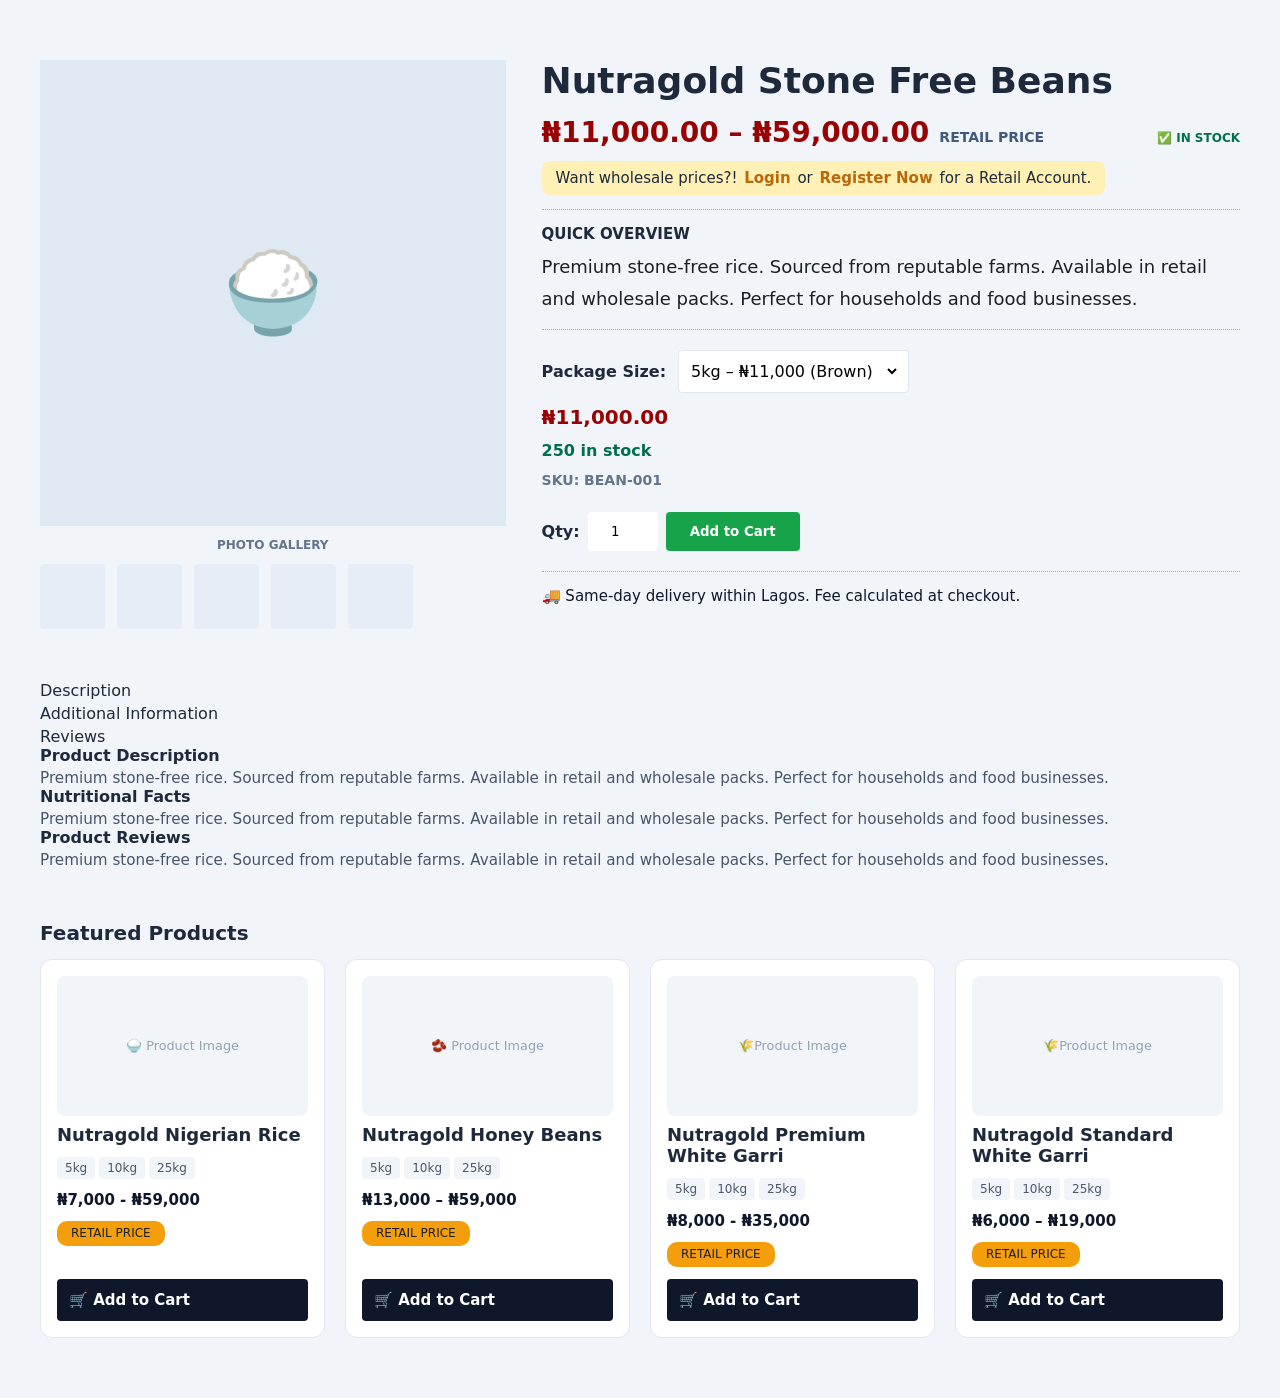
==== beans.html @ 2bb27bd4 "Modifications New modification updates" ====
<!DOCTYPE html>
<html lang="en">
    <head>
        <meta charset="UTF-8">
        <meta name="viewport" content="width=device-width, initial-scale=1.0">
        <title>Foodcart Stores – Nutragold Beans</title>
        <link rel="stylesheet" href="assets/mockup.css?v=2">
        <script src="assets/mockup-4.js?v=2"></script>    
    </head>

    <div id="header-placeholder" class=" sticky-top"></div>

        <main class="main" >

            <!-- ============================================ -->
            <!-- PAGE: PRODUCT DETAIL (PDP) -->
            <!-- ============================================ -->
            <section class="main-content">

                <div class="main-content-inner container">

                    <div class="pdp-grid">

                        <!-- Gallery -->
                        <div class="pdp-gallery">

                            <div class="gallery-inner">

                                <picture class="picture">

                                    <span class="icon">🍚</span>

                                </picture>

                                <span class="label">Photo Gallery</span>

                                <div class="gallery-carousel">
                                    <span class="thumbnail"></span>
                                    <span class="thumbnail"></span>
                                    <span class="thumbnail"></span>
                                    <span class="thumbnail"></span>
                                    <span class="thumbnail"></span>
                                </div>

                            </div>

                        </div>

                        <!-- Summary -->
                        <div class="pdp-summary">

                            <h2 class="title">Nutragold Stone Free Beans</h2>

                            <div class="pdp-price-meta">

                                <div class="meta-inner">

                                    <!-- ===== RETAIL PRICE (Visible in both views, but styled differently) ===== -->
                                    <div class="price retail" style="display: flex;">₦11,000.00 – ₦59,000.00 <span class="label">Retail Price</span></div>

                                        <!-- ===== WHOLESALE PRICE (Prominent) ===== -->
                                    <div class="price wholesale" style="display: none;">₦10,500.00 – ₦57,500.00 <span class="label">Wholesale Price</span></div>
                                    
                                    <!-- ===== RETAIL STOCK (Simpler) ===== -->
                                    <span class="stock-status out-stock d-none" >❌ Out of Stock</span>
                                        
                                    <!-- ===== RETAIL STOCK (Simpler) ===== -->
                                    <span class="stock-status in-stock">✅ In Stock</span>

                                </div>

                                <!-- ===== WHOLESALE PROMPT (Retail only) ===== -->
                                <span class="wholesale-prompt">Want wholesale prices?!&nbsp;<a id="simulateLoginBtn" href="login.html" class="wholesale-register" data-auth="login">Login</a>&nbsp;or&nbsp;<a id="simulateRegisterBtn" href="register.html" class="wholesale-register" data-auth="register">Register Now</a>&nbsp;for a Retail Account.</span> 

                            </div>

                            <!-- ===== PRODUCT SHORT DESCRIPTION ===== -->
                            <div class="overview">
                                <h4 class="title">Quick Overview</h4>
                                <p class="short-desc">Premium stone-free rice. Sourced from reputable farms. Available in retail and wholesale packs. Perfect for households and food businesses.</p>
                            </div>
                                
                            <!-- ===== STOCK SELECTION ===== -->
                            <div class="variant-selection">

                                <!-- ===== VARIATION SELECTOR ===== -->
                                <div class="variation-selector">

                                    <label class="label">Package Size:</label>

                                    <div class="selector-wrap">
                                                    
                                        <select id="retail" name="weight-price" title="weight-price" class="select retail" style="display: flex;">
                                            <option value="">Select an Option</option>
                                            <option value="5kg-brown" selected>5kg – ₦11,000 (Brown)</option>
                                            <option value="5kg-honey">5kg – ₦13,000 (Honey)</option>
                                            <option value="10kg-brown">10kg – ₦21,000 (Brown)</option>
                                            <option value="10kg-honey">10kg – ₦24,500 (Honey)</option>
                                            <option value="25kg-brown">25kg – ₦49,000 (Brown)</option>
                                            <option value="50kg-honey">25kg – ₦59,000 (Honey)</option>
                                        </select>

                                        <select id="wholesale" name="weight-price" title="weight-price" class="select wholesale" style="display: none;">
                                            <option value="">Select an Option</option>
                                            <option value="5kg-brown" selected>5kg – ₦10,500 (Brown)</option>
                                            <option value="5kg-honey">5kg – ₦12,500 (Honey)</option>
                                            <option value="10kg-brown">10kg – ₦20,000 (Brown)</option>
                                            <option value="10kg-honey">10kg – ₦23,000 (Honey)</option>
                                            <option value="25kg-brown">25kg – ₦47,500 (Brown)</option>
                                            <option value="50kg-honey">25kg – ₦57,500 (Honey)</option>
                                        </select>

                                    </div>

                                </div>

                                <!-- ===== STOCK STATUS (Wholesale-specific) ===== -->
                                <span class="variant-unit-price retail" style="display: flex;">₦11,000.00</span>
                                    
                                <!-- ===== STOCK STATUS (Wholesale-specific) ===== -->
                                <span class="variant-unit-price wholesale" style="display: none;">₦10,500.00</span>

                                <!-- ===== STOCK STATUS (Wholesale-specific) ===== -->
                                <span class="variant-unit-count">250 in stock</span>
                                    
                                <!-- ===== SKU CODE (Wholesale-specific) ===== -->
                                <span class="sku">SKU: BEAN-001</span>  

                                <!-- ===== QUANTITY + ADD TO CART (Retail vs Wholesale) ===== -->
                                <div class="qty-add">

                                    <!-- Retail QTY (default 1) -->
                                    <div class="qty-input retail" style="display: none;">

                                        <label for="qty-input" class="label">Qty:</label>
                                        <input name="qty-input" type="number" value="1" min="1" title="qty-count">
                                        <button type="submit" class="btn btn-green">Add to Cart</button>

                                    </div>

                                    <!-- Wholesale QTY (default 10) -->
                                    <div class="qty-input wholesale" style="display: none;">

                                        <label for="qty-input" class="label">Qty:</label>
                                        <input name="qty-input" type="number" value="10" min="10" step="1" title="qty-count">
                                        <button type="submit" class="btn btn-primary">Add Bulk to  Cart</button>
                                            
                                    </div>

                                    <!-- QTY (default 1/10) -->
                                    <div class="qty-input">

                                        <label for="qty-input" class="label">Qty:</label>
                                        <input class="qty-count retail" name="qty-input" type="number" value="1" min="1" step="1" title="qty-count"  style="display: flex;">
                                        <input class="qty-count wholesale" name="qty-input" type="number" value="10" min="10" step="1" title="qty-count" style="display: none;">
                                        <button type="submit" class="btn btn-green">Add to Cart</button>

                                    </div>

                                    <span class="moq wholesale" style="display: none;">Minimum Order Quantity (MoQ): 10 bags</span>

                                </div>

                            </div>

                            <!-- ===== STOCK NOTES ===== -->
                            <div class="pdp-summary-notes">

                                <!-- ===== WHOLESALE DELIVERY NOTE ===== -->
                                <span class="delivery-note wholesale" style="display: none;">
                                    🚚&nbsp;<strong>Free delivery</strong>&nbsp;on wholesale orders above ₦100,000 within Lagos.
                                </span>

                                <span class="delivery-note retail" style="display: flex;">
                                    🚚 Same-day delivery within Lagos. Fee calculated at checkout.
                                </span>     

                            </div>

                        </div>

                    </div>

                    <!-- ===== PRODUCT SUMMARY ===== -->
                    <div class="product-collateral">

                        <div role="tablist" class="collateral-tabs">
                            <span role="tab" class="description-tab">Description</span>
                            <span role="tab" class="additionals-tab">Additional Information</span>
                            <span role="tab" class="reviews-tab">Reviews</span>
                        </div> 
                            
                        <div class="collateral-pane description-pane">

                            <h4>Product Description</h4>

                            <div class="description-content">
                                <p>Premium stone-free rice. Sourced from reputable farms. Available in retail and wholesale packs. Perfect for households and food businesses.</p>
                            </div>

                        </div>
                            
                        <div class="collateral-pane additionals-pane">

                            <h4>Nutritional Facts</h4>

                            <div class="additionals-content">
                                <p>Premium stone-free rice. Sourced from reputable farms. Available in retail and wholesale packs. Perfect for households and food businesses.</p>
                            </div>

                        </div> 
                            
                        <div class="collateral-pane reviews-pane">

                            <h4>Product Reviews</h4>

                            <div class="reviews-content">
                                <p>Premium stone-free rice. Sourced from reputable farms. Available in retail and wholesale packs. Perfect for households and food businesses.</p>
                            </div>

                        </div> 
                            
                    </div>
                                
                    <!-- NEW: BESTSELLING PRODUCTS-->
                    <section class="section bestselling">

                        <!-- Products -->
                        <h2 class="section-title">Featured Products</h2>

                        <div class="products-grid">

                            <!-- Card 1: Rice -->
                            <div class="product-card retail">
                                <div class="img-placeholder">🍚 Product Image</div>
                                <div class="card-details">
                                    <div class="details">                            
                                        <h3 class="title">Nutragold Nigerian Rice</h3>
                                        <div class="attrs"><span>5kg</span><span>10kg</span><span>25kg</span><span class="label-jumbo d-none">Jumbo</span></div>
                                        <p class="price retail">₦7,000 - ₦59,000</p>
                                        <p class="price wholesale">₦6,800 - ₦57,500</p>
                                        <span class="badge badge-orange">Retail Price</span>
                                    </div>
                                    <div class="call-to-act">
                                        <a href="rice.html" class="btn btn-primary">View Options →</a>
                                    </div>
                                </div>
                            </div>

                            <!-- Card 2: Honey Beans -->
                            <div class="product-card">
                                <div class="img-placeholder">🫘 Product Image</div>
                                <div class="card-details">
                                    <div class="details">
                                        <h3 class="title">Nutragold Honey Beans</h3>
                                        <div class="attrs"><span>5kg</span><span>10kg</span><span>25kg</span><span class="label-jumbo d-none">Jumbo</span></div>
                                        <p class="price retail">₦13,000 – ₦59,000</p>
                                        <p class="price wholesale">₦12,500 - ₦57,000</p>
                                        <span class="badge badge-orange">Retail Price</span>
                                    </div>
                                    <div class="call-to-act">
                                        <a href="beans.html" class="btn btn-primary">View Options →</a>
                                    </div>
                                </div>
                            </div>

                            <!-- Card 2: Honey Beans Jumbo-->
                            <div class="product-card wholesale">
                                <div class="img-placeholder">🫘 Product Image</div>
                                <div class="card-details">
                                    <div class="details">
                                        <h3 class="title">Nutragold Honey Beans Jumbo</h3>
                                        <div class="attrs"><span class="d-none">5kg</span><span class="d-none">10kg</span><span class="d-none">25kg</span><span class="label-jumbo">Jumbo</span></div>
                                        <p class="price"><!--₦101,000 – -->₦111,000</p>
                                        <!--<p class="price wholesale">₦12,500 - ₦57,000</p>-->
                                        <span class="badge badge-orange">Retail Price</span>
                                    </div>
                                    <div class="call-to-act">
                                        <a href="honey-beans-jumbo.html" class="btn btn-primary">View Product →</a>                               
                                    </div>
                                </div>
                            </div>

                            <!-- Card 2: Brown Beans Jumbo-->
                            <div class="product-card wholesale">
                                <div class="img-placeholder">🫘 Product Image</div>
                                <div class="card-details">
                                    <div class="details">
                                        <h3 class="title">Nutragold Brown Beans Jumbo</h3>
                                        <div class="attrs"><span class="d-none">5kg</span><span class="d-none">10kg</span><span class="d-none">25kg</span><span class="label-jumbo">Jumbo</span></div>
                                        <p class="price">₦101,000<!-- – ₦111,000--></p>
                                        <!--<p class="price wholesale">₦12,500 - ₦57,000</p>-->
                                        <span class="badge badge-orange">Retail Price</span>
                                    </div>
                                    <div class="call-to-act">
                                        <a href="brown-beans-jumbo.html" class="btn btn-primary">View Product →</a>                               
                                    </div>
                                </div>
                            </div>
                            
                            <!-- Card 3: Brown Beans
                            <div class="product-card">
                                <div class="img-placeholder">🫘 Product Image</div>
                                <div class="card-details">
                                    <div class="details">
                                        <h3 class="title">Nutragold Brown Beans</h3>
                                        <div class="attrs"><span>5kg</span><span>10kg</span><span>25kg</span><span class="label-jumbo d-none">Jumbo</span></div>
                                        <p class="price retail">₦11,000 - ₦49,000</p>
                                        <p class="price wholesale">₦10,500 - ₦47,500</p>
                                        <span class="badge badge-orange">Retail Price</span>
                                    </div>
                                    <div class="call-to-act">
                                        <a href="beans.html" class="btn btn-primary">View Options →</a>
                                    </div>
                                </div>
                            </div> -->

                            <!-- Card 4: Premium Garri-->
                            <div class="product-card">
                                <div class="img-placeholder">🌾Product Image</div>
                                <div class="card-details">
                                    <div class="details">
                                        <h3 class="title">Nutragold Premium White Garri</h3>
                                        <div class="attrs"><span>5kg</span><span>10kg</span><span>25kg</span><span class="label-jumbo d-none">Jumbo</span></div>
                                        <p class="price retail" style="display: flex;">₦8,000 -  ₦35,000</p>
                                        <p class="price wholesale">₦7,500 -  ₦33,500</p>
                                        <span class="badge badge-orange">Retail Price</span>
                                    </div>
                                    <div class="call-to-act">
                                        <a href="garri.html" class="btn btn-primary">View Options →</a>
                                    </div>
                                </div>
                            </div>

                            <!-- Card 5: Standard Garri -->
                            <div class="product-card retail">
                                <div class="img-placeholder">🌾Product Image</div>
                                <div class="card-details">
                                    <div class="details">
                                        <h3 class="title">Nutragold Standard White Garri</h3>
                                        <div class="attrs"><span>5kg</span><span>10kg</span><span>25kg</span><span class="label-jumbo d-none">Jumbo</span></div>
                                        <p class="price retail">₦6,000 – ₦19,000</p>
                                        <p class="price wholesale">₦5,500 -  ₦17,500</p>
                                        <span class="badge badge-orange">Retail Price</span>
                                    </div>
                                    <div class="call-to-act">
                                        <a href="garri.html" class="btn btn-primary">View Options →</a>
                                    </div>
                                </div>
                            </div>

                        </div>

                    </section>

                </div>

            </section>

        </main>

    <div id="footer-placeholder"></div>

    <!-- A single, reusable script -->
    <script src="loader.js"></script>

</html>
---- assets/mockup.css ----
/* ---------- GLOBAL RESET ---------- */
    * {
        margin: 0;
        padding: 0;
        box-sizing: border-box;
        font-family: 'Segoe UI', system-ui, -apple-system, sans-serif;
    }

    body {
        margin: 0;
        padding: 0;
        position: relative;
        background: #f1f5f9;
        color: #1e293b;
        padding: 0;
    }

    /* Prevent background scrolling when modals open */
    body.no-scroll {
        overflow: hidden;
    }

    .main {
        margin: 0 auto;
        padding: 0;
    }

    a {
        margin: 0;
        padding: 0;
        cursor: pointer;
    }

    /* Helper display toggles */
    .show {
        display: flex !important;
    }

    .hide {
        display: none !important;
    }

    .upgrade-note {
        font-size: 0.85rem;
        color: #94a3b8;
    }

    .upgrade-note a {
        color: #f59e0b;
        text-decoration: underline;
    }

    /* ============================================
    WHOLESALE VS RETAIL NAVBAR UI SWITCHING
    ============================================ */
    #user-profile,
    #logoutDisplay {
        display: inline-flex;
    }

    /* By default (Retail Mode): hide wholesale elements */
    .product-card.wholesale,
    .price.wholesale,
    select.wholesale,
    .variant-unit-price.wholesale,
    .qty-count.wholesale,
    .stock-wholesale,
    .moq,
    .delivery-note.wholesale  {
        display: none !important;
    }

    /* When Wholesale Mode is Active: hide retail elements & show wholesale elements */
    body.wholesale-mode-active .product-card.retail,
    body.wholesale-mode-active .price.retail,
    body.wholesale-mode-active .wholesale-prompt,
    body.wholesale-mode-active .proposition-cta,
    body.wholesale-mode-active .proposition-divider,
    body.wholesale-mode-active .select.retail,
    body.wholesale-mode-active .variant-unit-price.retail,
    body.wholesale-mode-active .qty-count.retail,
    body.wholesale-mode-active .stock-retail,
    body.wholesale-mode-active .delivery-note.retail,
    body.wholesale-mode-active #user-profile {
        display: none !important;
    }

    body.wholesale-mode-active .product-card.wholesale,
    body.wholesale-mode-active .price.wholesale,
    body.wholesale-mode-active select.wholesale,
    body.wholesale-mode-active .variant-unit-price.wholesale,
    body.wholesale-mode-active .qty-count.wholesale,
    body.wholesale-mode-active .stock-wholesale,
    body.wholesale-mode-active .moq,
    body.wholesale-mode-active .delivery-note.wholesale,
    body.wholesale-mode-active #logoutDisplay {
        display: flex !important; /* or flex / block depending on your layout */
    }

    /* Dynamic State Switching Example via Parent Body Class */
    body.is-retail-user .hero-guest-split { display: none !important; }
    body.is-retail-user .hero-user-retail { display: block !important; }

    body.is-wholesale-user .hero-guest-split { display: none !important; }
    body.is-wholesale-user .hero-user-wholesale { display: block !important; }

    /* Active Wholesale Mode State (Applied dynamically via JS) */
    body.wholesale-mode-active .pricing-status-pill {
        background: rgba(22, 163, 74, 0.15);
        color: #4ade80;
        border-color: #16a34a;
    }

    body.wholesale-mode-active .pricing-status-pill .status-dot {
        background-color: #22c55e; /* Green for Wholesale */
        box-shadow: 0 0 8px #22c55e;
    }

    /* ---------- HEADER ---------- */
    .site-header {
        margin: 0;
        padding: 0;
        color: white;
        box-shadow: 0 2px 10px rgba(0,0,0,0.1);
    }

    .sticky-top {
        position: sticky;
        top: 0;
        left: 0;
        right: 0;
        z-index: 1;            
    }

    .container {
        margin: 0 auto;
        padding: 0;
        max-width: 1300px;
    }
        
    /* --- TOP ANNOUNCEMENT BAR --- */
        
    /* WooCommerce-style Top Notice Bar */
    .top-bar {
        margin: 0;
        padding: .75rem 0;
        padding-right: 1.25rem;
        padding-left: 1.25rem;            
        background-color: #0f172a; /* Dark sleek background */
        background: #010611; /* Deeper dark shade to contrast header */
        color: #f8fafc;
        font-size: 0.85rem;
        transition: max-height 0.3s cubic-bezier(0, 1, 0, 1), opacity 0.3s ease, padding 0.3s ease;
        max-height: 100px; /* Large enough to accommodate content */
        overflow: hidden;
        opacity: 1;
        font-size: 0.875rem;
        text-align: center;
        border-bottom: 1px solid rgba(255, 255, 255, 0.05);
        letter-spacing: 0.2px;
    }

    .top-bar.collapsed {
        max-height: 0;
        padding: 0;
        opacity: 0;
        border: none;
    }

    .top-bar-inner {
        display: flex;
        justify-content: space-between;
        align-items: center;
        position: relative;
    }

    .top-bar strong {
        color: #ffffff;
    }

    .top-bar a {
        color: #fbbf24; /* Amber accent for B2B action link */
        text-decoration: underline;
        margin-left: 4px;
    }

    .notice-content {
        display: flex;
        align-items: center;
        gap: 12px;
        flex-wrap: wrap;
        padding-right: 20px; /* Space for close button on mobile */
    }

    .notice-divider {
        color: #475569;
    }

    .notice-link {
        color: #38bdf8;
        text-decoration: underline;
        font-weight: 600;
    }

    .notice-link:hover {
        color: #7dd3fc;
    }

    /* Close Button Styling */
    .notice-close-btn {
        background: transparent;
        border: none;
        color: #94a3b8;
        font-size: 1.25rem;
        line-height: 1;
        cursor: pointer;
        padding: 2px 6px;
        border-radius: 4px;
        transition: color 0.2s ease, background-color 0.2s ease;
        display: flex;
        align-items: center;
        justify-content: center;
    }

    .notice-close-btn:hover {
        color: #ffffff;
        background-color: rgba(255, 255, 255, 0.1);
    }

    /* Mobile Responsiveness */
    @media (max-width: 768px) {
        .notice-divider {
            display: none;
        }
        .notice-content {
            flex-direction: column;
            align-items: flex-start;
            gap: 4px;
        }
    }

    /* --- MAIN HEADER --- */
    .main-header {
        margin: 0;
        padding: 0;
        padding-right: 1.25rem;
        padding-left: 1.25rem;
        background: #030b1e;
        position: relative;
    }

    .header-inner {
        margin: 0 auto;
        padding: .5rem 0;
        display: flex;
        justify-content: space-between;
        align-items: center;
        flex-wrap: wrap;
    }

    .site-branding {
        margin: 0;
        padding: 0;
        display: flex;
        flex-direction: row;
        align-items: center;
        gap: .875rem;
    }

    .logo {
        margin: 0;
        padding: .75rem 0;
        display: flex;
        align-items: center;
        gap: 8px; /* Spaces the icon perfectly from the text */
    }

    .logo-icon {
        margin: 0;
        padding: 0;
        width: 1.5rem;
        height: 1.5rem;
        color: #85d668; /* Matches the icon stroke to your accent text */
        fill: #85d668;
        shape-rendering: geometricPrecision; 
        text-rendering: geometricPrecision;
        image-rendering: optimizeQuality; 
        fill-rule: evenodd; 
        clip-rule: evenodd
    }

    .logo-text {
        margin: 0;
        padding:0;
        display: none;
        align-items: center;
        gap: 8px; /* Spaces the icon perfectly from the text */
        font-size: 1.25rem;
        font-weight: 600;
        color: #fff;
        text-decoration: none;
    }

   /* Pricing Status Pill */
    .pricing-status-pill {
        margin: 0;
        padding: .3125rem .75rem;
        display: flex;
        flex-direction: row;
        align-items:  center;
        gap: .375rem;
        font-size: 0.75rem;
        font-weight: 700;
        text-transform: uppercase;
        letter-spacing: 0.5px;
        background: #1e293b;
        color: #f59e0b;
        border-radius: 16px;
        border: 1px solid #334155;
    }

    .pricing-status-pill .status-dot {
        width: 7px;
        height: 7px;
        border-radius: 50%;
        background-color: #f59e0b; /* Amber for Retail */
    }
    
    /* --- SEARCH BAR --- */
    .header-search {
        flex: 1;
        max-width: 480px;
        margin: 0 20px;
    }

    .search-form {
        margin: 0;
        padding: .25rem .375rem .25rem 1.125rem;
        display: flex;
        align-items: center;
        background: rgba(255, 255, 255, 0.08); /* Modern subtle glass effect */
        border: 1px solid rgba(255, 255, 255, 0.15);
        border-radius: 30px;
        transition: all 0.3s ease;
    }

    /* Search bar focus glow */
    .search-form:focus-within {
        margin: 0;
        padding: 0;
        background: #ffffff;
        border-color: #10b981;
        box-shadow: 0 0 12px rgba(16, 185, 129, 0.25);
    }

    .search-form input {
        width: 100%;
        background: transparent;
        border: none;
        outline: none;
        color: #ffffff;
        font-size: 0.875rem;
    }

    /* Placeholder color when idle vs focused */
    .search-form input::placeholder {
        color: #94a3b8;
    }

    .search-form:focus-within input {
        color: #0f172a; /* Dark text when typing on white background */
    }

    .search-form:focus-within input::placeholder {
        color: #64748b;
    }

    /* Search Submit Button */
    .search-form button {
        background: #10b981; /* Greencart signature green */
        border: none;
        outline: none;
        color: #ffffff;
        width: 34px;
        height: 34px;
        border-radius: 50%;
        display: flex;
        align-items: center;
        justify-content: center;
        cursor: pointer;
        font-size: 0.85rem;
        transition: transform 0.2s ease, background-color 0.2s ease;
        flex-shrink: 0;
    }

    .search-form button:hover {
        background: #059669;
        transform: scale(1.05);
    }

    .navbar {
        margin: 0;
        padding: 0;
        display: flex;
        flex-flow: row wrap;
        align-items: center;
        align-content: center;
        gap: 1rem;
    }

    .nav-links {
        margin: 0;
        margin-top: .125rem;
        padding: .375rem 0;
        display: none;
        width: 100%;
        flex-direction: column;
        align-items: flex-start;
        gap: .125rem;
        border-top: 1px solid #1e293b;
        position: absolute;
        top: 4.125rem;
        left: 0;
        width: 100%;
        background: #0f172a; 
        box-shadow: 0 4px 6px rgba(0,0,0,0.1);
        transition: all .5s;
    }

    .nav-links.active {
        display: flex;
    }

    .nav-link {
        margin: 0;
        padding: 0;
        display: flex;
        align-items: center;
        background: #0f172a;
        width: 100%;
    }

    .nav-link a {
        margin: 0;
        padding: 1.125rem 1.5rem;
        color: #e2e8f0;
        text-decoration: none;
        font-size: 1rem;
        transition: 0.2s;
        cursor: pointer;
        width: 100%;
        line-height: 1.25;
    }

    .nav-link a.active {
        color: #f59e0b;
        font-weight: 700;
        background: rgba(245, 158, 11, 0.1);
    }

    .nav-link a:hover {
        color: white;
        background: #1e293b;
    }

    /* Actions Wrapper (Always visible on right side) */
    .header-buttons {
        display: flex;
        align-items: center;
        gap: .875rem;
    }
        
    .mobile-toggle {
        margin: 0;
        padding: .625rem .25rem;
        display: block;
        font-size: 1.375rem;
        cursor: pointer;
        background: none;
        border: none;
        color: white;
    }

    /* Hide/Show pages via radio buttons (mock navigation) */
    .page-section { display: block; }

    #page-shop:checked ~ .page-shop,
    #page-pdp:checked ~ .page-pdp,
    #page-cart:checked ~ .page-cart,
    #page-checkout:checked ~ .page-checkout {
        display: block;
    }

    input[type="radio"] {
        display: none;
    }

    .nav-links label {
        color: #e2e8f0;
        cursor: pointer;
        font-size: 0.95rem;
        transition: 0.2s;
    }

    .nav-links label:hover {
        color: white;
    }

    .nav-links label.active-radio {
        color: #f59e0b;
        font-weight: 600;
    }

    /* ---------- PROFILE LINKS ---------- */
    .profile-link {
        margin: 0;
        padding: 0;
        position: relative;
        font-weight: 600;
        color: #d5780d;
        cursor: pointer;
        width: 100%;
        line-height: 1.675;
        width: max-content;
    }

    .profile-link:hover {
        color:#dd9417;
        background: unset;
    }

    .profile-link.active .profile-tabs {
        display: flex;
        flex-direction: column;
    }

    /* Toggle Button */
    .profile-toggle {
        margin: 0;
        padding: 0.5rem .375rem .675rem;
        display: flex;
        align-items: center;
        gap: .5rem;
        background: #f59e0b;
        border: 0 solid #e2e8f0;
        border-radius: .25rem;
        font-weight: 600;
        cursor: pointer;
        color: #0f172a;
        transition: all 0.2s ease;
        line-height: 1;
    }

    .profile-toggle:hover {
        background: #9a5505;
        color: #e3effd;
    }

    .profile-btn-text {
        font-size: .9375rem;
        text-transform: uppercase;
    }
    
    .profile-tabs {
        margin: 0;
        padding: .25rem 0;
        display: none;
        flex-direction: column;
        gap: .125rem;
        position: absolute;
        top: 2.9375rem;
        left: 0;
        z-index: 100;
        min-width: 120px;
        box-sizing: border-box;
        background: #050e19;
        box-shadow: 0 5px 15px rgba( 255, 255, 255, 0.05);
        box-shadow: 0 10px 15px -3px rgba(0, 0, 0, 0.1), 0 4px 6px -2px rgba(0, 0, 0, 0.05);
    }

    .profile-tabs a {
        margin: 0;
        padding: .875rem .9375rem;
        color: rgb(8, 2, 2);
        color: #fff;
        border: none;
        display: flex;
        align-items: center;
        font-weight: 400;
        text-align: left;
        cursor: pointer;
        font-size: 0.9375rem;
        line-height: 1;
        width: 100%;
        text-decoration: none;
        transition: background-color 0.15s ease;
        box-shadow: 0 5px 15px rgba(4, 4, 4, 0.1);
    }

    .profile-tabs a:hover {
        color: rgb(1, 5, 39);
        background: #94a3b8;
    }

    .logout-span {
        margin: 0;
        padding: 0;
        display: flex;
        flex-direction: column;
        align-items: center;
        align-content: center;
        color:#f59e0b;
        color: #15803d; /* Wholesale Theme Accent */
        font-weight: 500;
        font-size: 0.9375rem;        
        gap: 0.5rem;
        position: relative;
    }

    .logout-span span {
        margin: 0;
        padding: 0;
        align-items: center;
        color:#f59e0b;
        font-weight: 500;
    }

    .logout-span:hover .logout-tooltip {
        display: flex;
    }

    .user-greeting {
        margin: 0;
        padding: .375rem .375rem .4375rem;
        display: flex;
        gap: .25rem;
        background: #94a3b8;
        border-radius: .25rem;
        cursor: pointer;
    }

    .user-greeting .user-badge {
        margin: 0;
        padding: 0;
        display: flex;
        align-items: center;
        gap: .6875rem;
        border-radius: .25rem;
    }

    .profile-btn-text,
    .greeting-prefix,
    .user-badge .user-name {
        display: none;
        font-size: .9375rem;
        line-height: 1;
    }

    .logout-tooltip {
        margin: 0;
        padding: .875rem;
        display: none;
        flex-direction: row;
        gap: .9375rem;
        width: max-content;
        background: #050e19;
        cursor: pointer;
        position: absolute;
        top: 2.25rem;
        left: 0;
        z-index: 100;
    }

    .user-id {
        margin: 0;
        padding: 0;
        display: flex;
        flex-direction: column;
        justify-content: center;
        gap: .5rem;
    }

    .user-id .user-name {
        margin: 0;
        padding: 0;
        display: flex;
        font-size: 1.125rem;
        line-height: 1;
        flex-direction: column;
    }

    a.logout-button {
        margin: 0;
        padding: 0;
        display: flex;
        align-items: center;
        color:#94a3b8;
        font-weight: 500; 
        font-size: 0.875rem;
        line-height: 1;
        text-decoration: none; 
    }

    a.logout-button:hover {
        text-decoration: underline;
    }

    .user-avatar-small {
        margin: 0;
        padding: 0;
        display: flex;
        align-items: center;
        justify-content: center;
        font-size: .9375rem;
    }

    .user-avatar {
        margin: 0;
        padding: .25rem;
        display: none;
        aspect-ratio: 1;
        font-size: 2rem;
        background: #94a3b8;
    }

    .cart-btn {
        position: relative;
        font-size: 1.375rem;
        cursor: pointer;
    }

    .cart-badge {
        color: #0f172a;
        font-size: 0.75rem;
        font-weight: 700;
        padding: .125rem .375rem;
        border-radius: 30px;
        position: absolute;
        top: 2px;
        right: -8px;
    }

    /* ---------- BUTTONS & BADGES ---------- */        
    .btn {
        margin: 0;
        padding: .75rem 1.5rem;
        display: inline-block;
        display: flex;
        align-items: center;
        align-content: center;
        font-weight: 600;
        text-decoration: none;
        border: none;
        border-radius: 1.25rem;
        cursor: pointer;
        transition: 0.2s;
    }

    .btn-primary {
        background: #0f172a;
        color: white;
    }

    .btn-primary:hover {
        background: #1e293b;
    }

    .btn-green {
        background: #16a34a;
        color: white;
    }

    .btn-green:hover {
        background: #15803d;
    }

    .btn-orange {
        background: #f59e0b;
        color: #0f172a;
    }

    .btn-orange:hover {
        background: #d97706;
    }

    .btn-outline {
        background: transparent;
        border: 2px solid #0f172a !important;
        color: #0f172a !important;
    }

    .signup-btn { 
        background: #f59e0b; 
        color: #0f172a;
        padding: .75rem 1.25rem; 
        border-radius: .5rem;
        font-size: 0.875rem;
        font-weight: 500; 
    }

    .badge {
        margin: 0;
        padding: .3125rem .875rem;
        display: flex;
        align-items: center;
        width: max-content;
        font-size: 0.75rem;    
        text-transform: uppercase;        
        font-weight: 500;
        line-height: 1.25;
        border-radius: .625rem;
    }

    .badge-green {
        color: white;
        background: #16a34a;
    }

    .badge-orange {
        background: #f59e0b;
        color: #1b1f2a;
    }

    .tabbed-btn {
        margin: 0;
        padding: .625rem;
        display: flex;
        flex: 1;
        cursor: pointer;
        border: none;
        border-radius: .3125rem;
    }

    .tabbed-btn.active {
        font-weight: 600;
        background: #ffffff;
        color: #16a34a;
        box-shadow: 0 1px 3px rgba(0,0,0,0.1);
    }
    
    .tabbed-btn.inactive {
        font-weight: 500;
        background: transparent;
        color: #64748b;
    }

    /* ---------- HERO (SPLIT) ---------- */
    .hero {
        margin: 0;
        padding: 2.25rem 0;
        padding-right: 1.25rem;
        padding-left: 1.25rem;            
        display: block;
        background: linear-gradient(135deg, #0f172a 0%, #1e293b 100%);
    }        
        
    .hero-inner {
        margin: 0 auto;
        padding: 0;
        display: grid;
        grid-template-columns: 1fr;
        gap: 3.25rem;
        color: white;
    }

    .hero-col {
        margin: 0;
        padding: 0;
        width: max-content;
        height: max-content;
        display: flex;
        flex-direction: column;
        gap: 1.25rem;
        align-items: flex-start;
        justify-content: center;
    }

    .hero-col.retail {

        .tag {
            background:#16a34a;
        }

    }

    .hero-col.wholesale {
        padding: 1.5rem;
        padding-left: 2rem;
        background:#1e293b;
        border-radius: .75rem;
        border: .0625rem solid #334155;

        .tag {
            background:#f59e0b;
            color:#0f172a;
        }

    }

    #hero-wholesale-view {

        .hero-col.wholesale {
            padding: 0;
            background:unset;
            border-radius: 0;
            border: 0;
        }

    }

    .hero-col .tag {
        margin: 0;
        padding: .5rem .875rem;
        display: inline-block;
        border-radius: .5rem;
        font-size: 0.75rem;
        font-weight: 600;
    }

    .hero-col h1 {
        margin: 0;
        padding: 0;
        font-size: 2.25rem;
    }

    .hero-col p {
        margin: 0;
        margin-bottom: 16px;
        padding: 0;
        font-size: 1.125rem;
        line-height: 1.65;
        opacity: 0.85;
    }

    .hero-col .btn {
        margin-right: 8px;
    }

        /* Utility Visibility Classes */
    .hero-view {
        display: none;
    }

    /* Optional styling for the full-width banners when logged in */
    .hero-col.full-width-banner {
        width: 100%;
        max-width: 100%;
        padding: 36px 32px;
    }

    /* Hero Tags */
    .tag-retail {
        background-color: #10b981;
        color: #ffffff;
    }

    .tag-wholesale {
        background-color: #f59e0b;
        color: #0f172a;
    }

    /* Full Width Hero Styling for Logged-In Users */
    .full-width-banner {
        width: 100%;
        max-width: 100%;
        padding: 40px;
        border-radius: 12px;
    }

    /* Guarantee Bar Container */
    .guarantee-section {
        margin: 0;
        padding: 2.5rem 0;
        padding-right: 1.25rem;
        padding-left: 1.25rem;
        background-color: #ffffff;
        border-top: 1px solid #e2e8f0;
        border-bottom: 1px solid #e2e8f0;
    }

    .guarantee-inner {
        margin: 0 auto;
        padding: 0;
        display: grid;
        grid-template-columns: repeat(auto-fit, minmax(240px, 1fr));
        gap: 1.25rem;
    }

        /* Individual Guarantee Cards */
    .guarantee-card {
        margin: 0;
        padding: 1.25rem;
        display: flex;
        flex-direction: column;
        align-items: center;
        justify-content: center;
        gap: .875rem;
        border-radius: .5rem;
        transition: background-color 0.2s ease;
    }

    .guarantee-card:hover {
        background-color: #f5f5f5;
        box-shadow: 0 5px 15px rgba(0, 0, 0, 0.05);
    }

    .guarantee-icon {
        margin: 0;
        padding: 15px 10px;
        display: flex;
        flex-direction: column;
        align-items: center;
        justify-content: center;
        width: 60px;
        height: 60px;
        font-size: 1.8rem;
        line-height: 1;
        background: #e2f1ff;
        border-radius: 50%;
    }

    .guarantee-content {
        margin: 0;
        padding: 0;
        display: flex;
        flex-flow: column;
        align-items: center;
    }

    .guarantee-content h4 {
        margin: 0 0 4px 0;
        font-size: 1rem;
        font-weight: 700;
        color: #0f172a;
    }

    .guarantee-content p {
        margin: 0;
        color: #64748b;
        line-height: 1.5;
        text-align: center;
    }

    /* Responsive tweak for mobile screens */
    @media (max-width: 640px) {

        .guarantee-container {
            grid-template-columns: 1fr;
            gap: 12px;
        }

    }

    .required {
        color: #dc2626;
    }

    /* ---------- MAIN SECTION ---------- */
    .main-content,
    .page-content {
        margin: 0;
        padding: 3.75rem 0;
        padding-right: 1.25rem;
        padding-left: 1.25rem;
    }

        .main-content-inner {
            margin: 0 auto;
            padding: 0;
            display: flex;      
            flex-direction: column;
            gap: 3.25rem;
        }

        .page-content-inner {
            margin: 0 auto;
            padding: 0;
            display: flex;      
            flex-direction: column;
            gap: 1.5rem;
        }

        .section {
            margin: 0;
            padding: 0;
            display: flex;
            flex-direction: column;
            gap: .875rem;
        }

        .section-title {
            margin: 0;
            padding: 0;
            font-size: 1.25rem;
            font-weight: 600;
            text-transform: capitalize;
        }

        h2.page-title {
            margin: 0;
            padding: 0;
            font-size: 2.25rem;
        }        

        /* ---------- CATEGORY GRID ---------- */
        .cat-grid {
            margin: 0;
            padding: 0;
            display: grid;
            grid-template-columns: repeat(3, 1fr);
            gap: 16px; 
        }

        .cat-card {
            background: white;
            border: 1px solid #e2e8f0;
            border-radius: 12px;
            padding: 24px 12px;
            text-align: center;
            text-decoration: none;
            color: #0f172a;
            transition: 0.2s;
            font-weight: 600;
        }

        .cat-card:hover {
            border-color: #16a34a;
            box-shadow: 0 4px 12px rgba(0,0,0,0.05);
        }

        .cat-card .icon {
            font-size: 2.5rem;
            display: block;
            margin-bottom: 4px;
        }

        /* ---------- FEATURED PRODUCT GRID ---------- */
        .featured-grid {
            margin: 0;
            padding: 0;
            display:grid;
            grid-template-columns:repeat( auto-fill, minmax(100%, 1fr) );
            gap: .875rem;
        }

        .product-card.featured {
            margin: 0;
            background:white;
            border: 1px solid #f59e0b;
            border-radius: .5rem;
            overflow: hidden;
            box-shadow: 0 5px 152px rgba(0,0,0,0.04);

            .title {
                font-size:1.125rem;
            }

        }

        /* ---------- PROPOSITION GRID ---------- */
        .proposition-grid {
            margin: 0;
            padding: 2rem;
            display: flex;
            flex-direction: column;
            gap: .75rem;
            background:#f8fafc;
            border-radius:16px;
            border:1px solid #e2e8f0;
        }

        .proposition-values {
            margin: 0;
            padding: 0;
            display:grid; 
            grid-template-columns: 1fr;
            gap: 1.75rem;
        }

        .proposition-values .props-card {
            margin: 0;
            padding: 0;
            display: flex;
            flex-direction: column;
            align-items: center;
            justify-content: center;
            gap: .5rem;
            text-align: center;
        }

        .proposition-values .props-card .icon {
            margin: 0;
            padding: 0;
            font-size: 2.375rem;
            text-align: center;
        }

        .proposition-values .props-card .title {
            margin: 0;
            padding: 0;
            font-size: 1rem;
            font-weight: 700;
        }

        .proposition-values .props-card .desc {
            margin: 0;
            padding: 0;
            font-size: 0.9375rem;
            line-height: 1.65;
            color:#64748b;
        }

        .proposition-divider {
            margin: 1rem 0;
            border: 1px dashed #e2e8f0;
        }

        .proposition-cta {
            margin: 0;
            padding: 1.375rem;
            display: flex;
            align-items: center;
            flex-direction: column;
            justify-content: center;
            min-height: 225px;
            gap: 1.25rem;
            background: #fef3c7;
            border: .125rem dashed #f59e0b;
            border-radius: .5rem;
            text-align: center;
        }

        .proposition-cta .props-tagline {
            margin: 0;
            padding: 0;
            font-size: 1rem;
            font-weight: 500;
            color: #0f172a;
            line-height: 1.5;
        }

        .proposition-cta .props-btn {
            margin: 0;
            padding: 1rem 1.75rem;
            display: flex;
            align-items: center;
            width: max-content;
            border-radius: .5rem;
            font-size: 1rem;
            font-weight: 600;
            line-height: 1;
        }

        /* ---------- BESTSELLING PRODUCT GRID ---------- */
        .products-grid { 
            margin: 0;
            padding: 0;
            display: grid;
            grid-template-columns: 1fr;
            gap: 20px;
        }

        .product-card {
            margin: 0;
            padding: 1rem;
            display: flex;
            flex-direction: column;
            background: white;
            border: 1px solid #e2e8f0;
            border-radius: .75rem;
            transition: 0.2s;
            gap: .5rem;
        }

        .product-card:hover {
            box-shadow: 0 8px 24px rgba(0,0,0,0.06);
            transform: translateY(-2px);
        }

        .product-card .img-placeholder {
            height: 140px;
            background: #f1f5f9;
            border-radius: 8px;
            display: flex;
            align-items: center;
            justify-content: center;
            color: #94a3b8;
            font-size: 0.8rem;
        }

        .product-card .card-details {
            margin: 0;
            padding: 0;
            display: flex;
            flex: 1;
            flex-direction: column;
            justify-content: space-between;
            gap: .75rem;
        }

        .product-card .details {
            margin: 0;
            padding: 0;
            display: flex;
            flex-direction: column;
            gap: .75rem;
        }

        .product-card .title {
            flex: 1;
            margin: 0;
            padding: 0;
            font-size: 1.125rem;
        }

        .product-card .attrs {
            margin: 0;
            padding: 0;
            display: flex;
            align-items: center;
            gap: .25rem;
            font-size: 0.75rem;
            color: #4c5869;
        }

        .product-card .attrs span {
            margin:0;
            padding: .25rem .5rem;
            display: flex;
            align-items: center;
            background: #f1f5f9;
            border-radius: .25rem;
        }

        .product-card .price {
            margin: 0;
            padding: 0;
            font-weight: 600;
            font-size: .9375rem;
            color: #0f172a;
        }

        .product-card .prod-stat {
            margin: 0;
            padding: 0;
            display: flex;
            flex-direction: row wrap;
            gap: .5rem;

        }

        .product-card .stock-badge {
            margin: 0;
            padding: 0;
            display: flex;
            width: max-content;
            align-items: center;
            align-content: center;
            font-size: .625rem;
            font-weight: 700;
            text-transform: uppercase;
            border-radius: .25rem;
        }

        .product-card .stock-badge.in-stock {
            background: none;
            color: #0ca83a;
        }
        
        .product-card .stock-badge.out-stock {
            background: none;
            color: #d1021a;
        }         

        .product-card .stock-badge.low-stock {
            background: none;
            color: #d88c09;
        }  

        .product-card .call-to-act {
            margin: 0;
            padding: 0;
            display: flex;
            flex-direction: row wrap;
            gap: .625rem;
        }

        .product-card .btn {
            margin: 0;
            padding: .75rem;
            width: 100%;
            text-align: center;
            border-radius: .25rem;
            font-size: 0.9375rem;
        }

        /* ---------- PDP (Product Detail) ---------- */
        .pdp-grid {
            margin: 0;
            padding: 0;
            display: grid;
            grid-template-columns: 1fr;
            gap: 1.875rem;
        }

        .pdp-gallery {
            margin: 0;
            padding: 0;
            border-radius: 12px;
            display: flex;
            align-items: center;
            justify-content: center;
            flex-direction:column;
            color: #94a3b8;
            border-radius: 0;
            height: max-content;
            min-height: 500px;
        }

        .pdp-gallery .gallery-inner {
            margin: 0;
            padding: 0;
            display: flex;
            flex-direction: column;
            align-items: center;
            align-content: center;
            justify-content: flex-start;
            width: 100%;
            height: max-content;
            gap: .75rem;
        }

        .pdp-gallery .picture {
            margin: 0;
            padding: 0;
            display: flex;
            align-items: center;
            align-content: center;
            justify-content: center;
            flex-direction: column;
            aspect-ratio: 1;
            background: #dee9f4;
            width: 100%;
        }

        .pdp-gallery .picture .icon {
            margin: 0;
            padding: 0;
            font-size: 5rem;
        }

        .pdp-gallery .label {
            margin: 0;
            padding: 0;
            font-size: .75rem;
            font-weight: 600;
            text-transform: uppercase;
            color:#64748b;
        }

        .pdp-gallery .gallery-carousel {
            margin: 0;
            display:flex;
            align-items: center;
            gap: .75rem;
            width: 100%;
            overflow: hidden;
        }

        .pdp-gallery .gallery-carousel .thumbnail {
            margin: 0;
            padding: 0;
            width: 35px;
            height: 35px;
            background:#e6edf7;
            border-radius: .25rem;

        }

        .pdp-summary {
            margin: 0;
            padding: 0;
            display: flex;
            flex-direction: column;
            gap: .9375rem;
        }

        .pdp-summary h2,
        .pdp-summary title {
            margin: 0;
            padding: 0;
            font-size: 2.25rem;
        }

        .pdp-price-meta {
            margin: 0;
            padding: 0;
            padding-bottom: .875rem;
            display: flex;
            flex-direction: column;
            justify-content: space-between;
            border-bottom: 1px dotted #40597c75;
            gap: .75rem;
        }

        .pdp-price-meta .meta-inner {
            margin: 0;
            padding: 0;
            display: flex;
            align-items: last baseline;
            align-content: center;
            justify-content: space-between;
            flex-flow: row wrap;
            gap: .5rem;
        }

        .pdp-summary .price {
            margin: 0;
            padding: 0;
            display: flex;
            flex-flow: row wrap;
            align-items: last baseline;
            font-size: 1.75rem;
            font-weight: 700;
            color: #980202;
            gap: .625rem;
        }

        .pdp-summary .price .label {
            margin: 0;
            padding: 0;
            font-size: .875rem;
            font-weight: 600;
            color:#40597c;
            text-transform: uppercase;
        }

        .pdp-summary .stock-status {
            margin: 0;
            padding: 0;
            display: flex;
            width: max-content;
            align-items: center;
            align-content: center;
            font-size: .75rem;
            font-weight: 700;
            text-transform: uppercase;
            border-radius: .25rem;
        }

        .pdp-summary .stock-status.in-stock {
            background: none;
            color: #026e50;
        }
        
        .pdp-summary .stock-status.out-stock {
            background: none;
            color: #d1021a;
        }         

        .pdp-summary .stock-status.low-stock {
            background: none;
            color: #d88c09;
        }  

        .pdp-summary .wholesale-prompt {
            margin: 0;
            padding: .5rem .875rem;
            display: flex;
            flex-flow: row wrap;
            align-items: center;
            align-content: center;
            gap: .125rem;
            font-size: .9375rem;
            background: #fff0b5;
            border-radius: .5rem;
            width: 100%;
            max-width: max-content;
        }

        .pdp-summary .wholesale-prompt a {
            color: #b9680b;
            font-weight: 600;
            text-decoration: none;
        }
        
        .pdp-summary .wholesale-prompt a:hover {
            color: #9a5505;
        }

        .pdp-summary .overview {
            margin: 0;
            padding: 0;            
            display: flex;
            flex-direction: column;
            gap: .5rem;
        }

        .pdp-summary .overview h4,
        .pdp-summary .overview .title {
            margin: 0;
            padding: 0;            
            font-size: .9375rem; 
            text-transform: uppercase;
        }

        .pdp-summary .overview .short-desc {
            margin: 0;
            padding: 0;            
            padding-bottom: 0;
            font-size: 1.125rem; 
            color:#1a2028;
            line-height: 1.75;         
        }

        .pdp-summary .variant-selection {
            margin: 0;
            padding: 0;
            padding-top: 1.25rem;
            padding-bottom: 1.25rem;
            display: flex;
            align-items: flex-start;
            align-content: center;
            flex-direction: column;
            gap: .75rem;
            border-top: 1px dotted #40597c75;
            border-bottom: 1px dotted #40597c75;
        }

        .pdp-summary .variation-selector {
            margin: 0;
            padding: 0;
            display: flex;
            flex-flow: row wrap;
            align-items: center;
            align-content: center;
            gap: .75rem;
        }

        .pdp-summary .variation-selector label ,
        .pdp-summary .variation-selector .label {
            margin: 0;
            padding: 0;
            font-weight: 600;
            display: flex;
            align-items: center;
        }

        .pdp-summary .variation-selector .selector-wrap {
            margin: 0;
            padding: .625rem .5rem;
            border: 1px solid #e2e8f0;
            border-radius: .25rem;
            font-size: 1rem;
            flex: none;
            background: white;
            overflow: hidden;
            width: max-content;
        }

        .pdp-summary .variation-selector select {
            margin: 0;
            padding: 0;
            display: inline-block;
            border: 0 solid #e2e8f0;
            font-size: 1rem;
            background: transparent;
            outline: none;
        }

        .pdp-summary .variation-selector select:focus {
            border: 0 solid #e2e8f0;
            font-size: 1rem;
            outline: none;
        }

        .pdp-summary .variant-unit-price {
            margin: 0;
            padding: 0;
            font-size: 1.25rem;
            font-weight: 600;
            color: #980202;
        }

        .pdp-summary .variant-unit-count {
            margin: 0;
            padding: 0;
            font-size: 1rem;
            font-weight: 600;
            color: #026e50;
        }

        .pdp-summary .sku {
            margin: 0;
            margin-bottom: .75rem;
            padding: 0;
            color: #64748b;
            font-size: 0.875rem;
            font-weight: 600;
        }

        .pdp-summary .qty-add {
            margin: 0;
            padding: 0;
            display: flex;
            flex-direction: column;
            align-items: flex-start;
            gap: 12px;
        }

        .pdp-summary .qty-input {
            display: flex;
            gap: .5rem;
            align-items: center;
            flex-wrap: wrap;
        }

        .pdp-summary .qty-input label,
        .pdp-summary .qty-input .label {
            margin: 0;
            padding: 0;
            display: flex;
            align-items: center;
            font-weight:600;            
        }

        .pdp-summary .qty-input input {
            margin: 0;
            padding: .75rem .625rem;
            display: flex;
            align-items: center;
            align-content: center;
            border: 0 solid #e2e8f0;
            border-radius: .25rem;
            text-align:center;            
            width: 70px;
        }
        
        .pdp-summary .qty-add .btn {
            margin: 0;
            padding: .75rem 1.5rem;
            display: flex;
            align-items: center;
            align-content: center;
            border-radius: .25rem;
        }

        .pdp-summary .qty-add .moq {
            margin: 0;            
            padding: 0;
            font-size: .9375rem;
            font-weight: 600;
        }

        .pdp-summary-notes {
            margin: 0;
            padding: 0;
            display: flex;
            align-items: center;
            align-content: center;
            flex-flow: row wrap;
            gap: .5rem;
        }

        .delivery-note {
            margin: 0; 
            padding: 0;
            background: #f1f5f9; 
            border-radius: .25rem;
            font-size: 0.9375rem;
            color:#0f172a;
        }

        .product-collateral {
            margin: 0;
            padding: 0;
            display: inline-block;
        }

        .product-collateral .collateral-tabs {
            margin: 0;
            padding: 0;
            display: flex;
            flex-direction: column;
            gap: .25rem;
        }

        .product-collateral .collateral-pane {
            margin: 0;
            padding: 0;
            display: flex;
            flex-direction: column;
            gap: .25rem;
        }

        /* ---------- SHOP ---------- */
        .shop-grid {
            margin: 0;
            padding: 0;
            display:grid;
            grid-template-columns: 1fr;
            gap: 2.75rem;
        }

        .shop-pane {
            margin: 0;
            padding: 0;
            display: flex;
            flex-direction: column;
            gap: 1.25rem;
        }

        .shop-pane .filter-pane {
            margin: 0;
            padding: 0;
            display: flex;
            justify-content: space-between;
            align-items: center;
            flex-wrap: wrap;
        }

        .shop-pane .sort-count {
            margin: 0;
            padding: 0;
            display: flex;
            align-items: center;
            align-content: center;
            color:#64748b;
        }

        .shop-pane .filter-pane select {
            margin: 0;
            padding:8px 12px; 
            display: flex;
            align-items: center;
            align-content: center;
            color:#64748b;
            border: 1px solid rgb(107, 114, 124); 
            border-radius: .25rem;
            outline: none;
        }

        .description-content,
        .additionals-content,
         .reviews-content {
            margin: 0;
            font-size:0.95rem;
            color:#475569;
        }

        /* ---------- LOGIN/REGISTER ---------- */
        .account-grid {
            margin: 0;
            display:grid;
            grid-template-columns: 1fr;
            gap: 2.5rem;
            align-items:start;
        }

        .reg-form {
            margin: 0;
            padding: 1.5rem;
            background:white;
            border-radius: .5rem;
            border: 1px solid #e2e8f0;
            box-shadow: 0 4px 12px rgba(0,0,0,0.03);
        }

        .reg-notice {
            margin: 0;            
            padding: 1.5rem;
            background:#f8fafc;
            border-radius: .5rem;
            border: 1px solid #e2e8f0;
            position: sticky;
            top: 6rem;
        }

        /* ---------- CART ---------- */
        .cart-grid {
            margin: 0;
            padding: 0;
            display: grid;
            grid-template-columns: 1fr;
            gap: 1.75rem;
        }

        .cart-table {
            width: 100%;
            border-collapse: collapse;
            background: white;
            border-radius: 12px;
            overflow: hidden;
            border: 1px solid #e2e8f0;
        }

        .cart-table th {
            margin: 0;
            padding: 12px 16px;
            background: #f8fafc;
            text-align: left;
            font-weight: 600;
        }

        .cart-table td {
            padding: 12px 16px;
            border-top: 1px solid #e2e8f0;
        }

        /* Cart badge background switches */
        .cart-badge.bg-amber {
            background-color: #f59e0b;
        }

        .cart-badge.bg-green {
            background-color: #16a34a;
        }
        
        .cart-total {
            margin: 0;
            padding: 20px;
            background: #f8fafc;
            border-radius: 12px;
            text-align: right;
            border: 1px solid #e2e8f0;
        }

        .cart-total .total { font-size: 1.8rem; font-weight: 700; }

        /* ---------- CHECKOUT ---------- */
        .checkout-grid {
            margin: 0;
            padding: 0;
            display: grid;
            grid-template-columns: 1fr 1fr;
            gap: 1.875rem;
        }

        .checkout-form label {
            display: block;
            font-weight: 600;
            margin-bottom: 4px;
            font-size: 0.9rem;
        }

        .checkout-form input, 
        .checkout-form select, 
        .checkout-form textarea {
            width: 100%;
            padding: 10px 12px;
            border: 1px solid #e2e8f0;
            border-radius: 8px;
            margin-bottom: 16px;
            font-size: 1rem;
        }

        .order-summary {
            margin: 0;
            padding: 1.5rem;
            background: #f8fafc;
            border-radius: 12px;
            border: 1px solid #e2e8f0;
            position: sticky;
            top: 100px;
        }

        .order-summary .row {
            display: flex; justify-content: space-between; padding: 8px 0; border-bottom: 1px solid #e2e8f0; }

        .order-summary .row.total { font-weight: 700; font-size: 1.4rem; border-bottom: none; padding-top: 16px; }

        .order-summary .footnote {
            margin: 0;
            padding: 0;
            margin-top:8px;            
            font-size:0.75rem;
            color:#64748b;
            text-align:center;
        }

        @media (max-width: 768px) { .checkout-grid { grid-template-columns: 1fr; } }

    /* ---------- FOOTER ---------- */
    .site-footer {
        margin: 0;
        padding: 0;
        font-size: 1rem;
        background: #0f172a;
        color: #94a3b8;
        line-height: 1.6;
        border-top: 1px solid #1e293b;
    }

    .site-footer-top {
        margin: 0;
        padding: 3.5rem 0;
        padding-right: 1.25rem;
        padding-left: 1.25rem;
        display: flex;
        flex-direction: column;
        gap: 2.75rem;
        color: #94a3b8;
        text-decoration: none;
        transition: color 0.2s ease;
    }
            
    .footer-grid {
        margin: 0 auto;
        padding: 0;
        display: grid;
        grid-template-columns: 1fr;
        gap: 2.25rem;
    }

    .footer-col {
        margin: 0;
        padding: 0;
        display: flex;
        flex-direction: column;
        font-size: 1rem;
        gap: .625rem;
    }

    .footer-title {
        margin: 0;
        padding: 0;
        color: #ffffff;
        font-size: 1rem;
        text-transform: uppercase;
        font-weight: 600;
    }

    .col-5 {
        margin: 0;
        padding: 0;
        align-items: center;
        justify-content: center;
        gap: .5rem;
    }

    .footer-desc {
        color: #94a3b8;
    }

    .footer-legal-note {
        color: #64748b;
    }

    /* Contact Details Section inside Footer */
    .footer-contact-info {
        margin: 0;
        margin-top: .5rem;
        padding: 0;
        font-size: 0.9375rem;
        color: #cbd5e1;
        display: flex;
        flex-direction: column;
        gap: .375rem;
    }

    .footer-contact-info p {
        margin: 0;
        padding: 0;
        display: flex;
        align-items: center;
        gap: .5rem;
    }

    .footer-contact-info a {
        color: #38bdf8;
        text-decoration: none;
        font-weight: 500;
        transition: color 0.2s ease;
    }

    .footer-contact-info a:hover {
        color: #7dd3fc;
        text-decoration: underline;
    }

    /* Social Links */
    .footer-socials {
        margin: 0;
        display: flex;
        gap: .875rem;
    }

    .footer-socials a {
        display: inline-flex;
        align-items: center;
        justify-content: center;
        width: 32px;
        height: 32px;
        background-color: #1e293b;
        border-radius: 50%;
        color: #ffffff;
        text-decoration: none;
        font-size: 1.25rem;
        transition: background-color 0.2s ease;
    }

    .footer-socials a:hover {
        background-color: #334155;
    }

    .footer-links {
        margin: 0;
        padding: 0;
        display: flex;
        flex-direction: column;
        gap: .5rem;
        list-style: none;
    }

    .footer-links li {
        margin: 0;
        padding: 0;
    }

    .footer-links a {
        color: #94a3b8;
        text-decoration: none;
        transition: color 0.2s ease;
    }

    .footer-links a:hover {
        color: #38bdf8;
    }

    /* Newsletter Form */
    .footer-newsletter {
        margin: 0;
        margin-bottom: 1rem;
        padding: 0;
        display: flex;
        flex-direction: column;
        gap: .625rem;
    }

    .footer-newsletter-form {
        margin: 0;
        padding: 0;
        display: flex;
        flex-flow: column;
        gap: .375rem;
    }

    .newsletter-input {
        flex: 1;
        padding: 8px 12px;
        border-radius: 6px;
        border: 1px solid #334155;
        background-color: #1e293b;
        color: #ffffff;
        font-size: 0.875rem;
        line-height: 1.65;
        outline: none;
    }

    .newsletter-input:focus {
        border-color: #38bdf8;
    }

    .newsletter-btn {
        padding: 8px 14px;
        background-color: #16a34a;
        color: #ffffff;
        border: none;
        border-radius: 6px;
        font-weight: 600;
        cursor: pointer;
        font-size: 0.875rem;
        line-height: 1.65;
        transition: background-color 0.2s ease;
    }

    .newsletter-btn:hover {
        background-color: #15803d;
    }

    .footer-mid {
        margin: 0;
        padding: 0;
        display: flex;
        flex-direction: column;
        gap: 2.5rem;
    }

    /* Partner Badges */
    .trust-badges {
        display: flex;
        flex-direction: row;
        gap: 16px;
        font-size: 0.875rem;
    }

    .trust-badge {
        margin: 0;
        padding: .375rem .75rem;
        padding: 0;
        display: inline-block;
        background-color: transparent; 
        border: 0 solid #334155;
        border-radius: 6px;
        color: #f8fafc;
        font-size: 1.5rem;
        font-weight: 600;
        line-height: 1; 1e293b
    }

    .footer-trademarks {
        margin: 0;
        padding: 2.25rem;
        color: #aeb7c5;
        text-align: center;
    }

    /* Footer Bottom Legal Bar */
    .site-footer-bottom {
        margin: 0;
        padding: 1.5rem 0;
        padding-right: 1.25rem;
        padding-left: 1.25rem;
        border-top: 1px solid #1e293b;
        color: #64748b;
    }
    
    .footer-bottom {
        margin: 0 auto;
        padding: 0;
        font-size: 0.875rem;
        display: flex;
        flex-flow: column;
        align-items: center;
        justify-content: center;
        gap: 1rem;
        color: #64748b;
        text-align: center;
    }

    .copyright {
        margin: 0;
        padding: 0;
        flex: 1;
        text-align: left;
    }

    .copyright span {
        margin: 0;
        padding: 0;
        color: #94a3b8;
        font-weight: 500;
        transition: color 0.2s ease;
    }

    .credits {
        margin: 0;
        padding: 0;
        flex: 1;
        text-align: right;
        width: max-content;
    }

    .credit-links {
        margin: 0;
        padding: 0;
        display: flex;
        flex-direction: row;
        gap: .75rem;
        list-style: none;
        width: max-content;
    }

    .credit-links li {
        margin: 0;
        padding: 0;
    }

    .credit-links a {
        margin: 0;
        padding: 0;
        color: #64748b;
        text-decoration: none;
        transition: color 0.2s ease;
    }

    .credit-links a:hover {
        color: #94a3b8;
    }

    /* Floating Back to Top Button */
    #backToTopBtn.back-to-top-btn {
        position: fixed !important;
        bottom: 30px !important;
        right: 30px !important;
        width: 48px !important;
        height: 48px !important;
        border-radius: 50% !important;
        background-color: #0284c7 !important;
        color: #ffffff !important;
        border: none !important;
        cursor: pointer !important;
        display: flex !important;
        align-items: center !important;
        justify-content: center !important;
        font-size: 1.4rem !important;
        font-weight: bold !important;
        box-shadow: 0 4px 16px rgba(0, 0, 0, 0.4) !important;
        z-index: 999999 !important;
        
        /* Default Hidden State */
        opacity: 0 ;
        visibility: visible ;
        transform: translateY(20px) !important;
        transition: opacity 0.3s ease, transform 0.3s ease, visibility 0.3s, background-color 0.2s !important;
    }

    /* Hover & Active States */
    .back-to-top-btn:hover {
        background-color: #0369a1;
        transform: translateY(-2px);
    }

    .back-to-top-btn:active {
        transform: translateY(0);
    }

    /* Active Class when Scrolled Down */
    .back-to-top-btn.show {
        opacity: 1;
        visibility: visible;
        transform: translateY(0);
    }

    /* Mobile Adjustment */
    @media (max-width: 640px) {
        .back-to-top-btn {
            bottom: 16px;
            right: 16px;
            width: 40px;
            height: 40px;
            font-size: 1.1rem;
        }
    }

    /* Must be in your CSS file for the transition to work */
    .back-to-top-btn.show {
        opacity: 1 !important;
        visibility: visible !important;
        transform: translateY(0) !important;
    }

    /* ---------- UTILITY ---------- */
    .d-none {
        display: none !important;
    }

    .uppertext {
        text-transform: uppercase;
    }

    .mt-20 { margin-top: 20px; }
    .mb-20 { margin-bottom: 20px; }
    .text-center { text-align: center; }

    .mockup-label {
        background: #f59e0b;
        color: #0f172a;
        padding: 4px 16px;
        border-radius: 30px;
        font-size: 0.7rem;
        font-weight: 700;
        display: inline-block;
        margin-bottom: 10px;
    }

    /* JUMBO vs 50kg BAG STYLING */
    .label-jumbo {
        background: #e9dcff !important;
        font-weight: 600;
    }

        .label-50kg {
            background: #bbcefc !important;
            font-weight: 600;
        }

        .label-premium {
            background: #cecfd1 !important;
            font-weight: 600;
        }

        .label-standard {
            background: #bbcefc !important;
            font-weight: 600;
        }

        /* ---------- REGISTRATION OVERLAY ---------- */
        .auth-backdrop {
            margin: 0;
            padding: 0;
            display: none; /* Hidden by default */
            position: fixed;
            top: 0;
            left: 0;
            width: 100vw;
            height: 100vh;
            background: rgba(0, 0, 0, 0.6);
            z-index: 1040;
            align-items: center;
            justify-content: center;
            -webkit-backdrop-filter: blur(2px);
            backdrop-filter: blur(2px);
            overflow: hidden;
        }

        .auth-backdrop.fade {
            transition: opacity 0.15s linear;
        }

        .auth-backdrop.show {
            display: flex; /* Shown when 'show' class is added */
        }

        .auth-content {
            margin: 0;
            padding: 0;
            background: white;
            display: flex;
            flex-direction: column;
            position: relative;
            z-index: 1080;
            width: 90%;
            height: max-content;
            max-height: 90vh;
            border-radius: 0.5rem;
            box-shadow: 0 20px 60px rgba(0,0,0,0.3);
            animation: fadeInUp 0.4s ease;
            overflow: hidden;
        }

        .auth-close-btn {
            position: absolute;
            top: 12px;
            right: 16px;
            background: none;
            border: none;
            font-size: 1.6rem;
            color: #94a3b8;
            cursor: pointer;
            transition: 0.2s;
            line-height: 1;
        }

        .auth-close-btn:hover {
            color: #0f172a;
            transform: rotate(90deg);
        }

        .auth-view {
            margin: 0;
            padding: 0;
            background: white;
            display: flex;
            flex-direction: column;
            overflow: hidden;
        }

        .auth-view .auth-header {
            margin: 0;
            padding: 1.25rem 1.75rem;
            border-bottom: 1px solid #475569;
        }

        .auth-view .auth-header h2 {
            margin: 0;
            padding: 0;
            font-weight: 500;
            font-size: 1.25rem;
        }

    .auth-view .auth-grid {
        margin: 0;
        padding: 1.75rem 2rem;
        display: flex;
        flex-flow: column wrap;
        gap: 2rem;
        overflow-y: scroll;
        scrollbar-width: thin;
        -ms-text-overflow-style: auto;
    }

        .auth-view .auth-form {
            margin: 0;
            padding: 0;
            display: flex;
            flex-direction: column;
            flex: 1;
            gap: 1.125rem;
        }

        .auth-view .auth-form p {
            margin: 0;
            padding: 0;
            font-size: 1.125rem;
        }

        .auth-view .login-form {
            margin: 0;
            padding: 0;
            display:flex;
            flex-direction:column;
            gap: 1.25rem;            
        }

        .auth-view .form-header {
            margin: 0;
            padding: 0;
            display: flex;
            flex-direction: column;
            gap: .25rem;
        }

        .auth-form .auth-label {
            margin: 0;
            margin-bottom: .25rem;
            padding: 0;
            display: flex;
            flex-direction: row;
            gap: .125rem;
            font-weight: 500;
            font-size: 0.9125rem;
            line-height: 1;
        }

        .auth-view .cust-type {
            margin: 0;
            padding: 0;
            display: flex;
            gap: 1rem;
            align-items: center;
        }

        .auth-view .register-type {
            margin: 0;
            padding: .25rem;
            display: flex;
            gap: 1rem;
            align-items: center;
            background: #f1f5f9;
            border-radius: .5rem;
        }
        
        .auth-view .cust-type .cust-type-selector {
            margin: 0;
            padding: 0;
            cursor: pointer;
            font-size: 0.875rem;
            font-weight: 500;
            color: #0f172a;
            display: flex;
            align-items: center;
            gap: .3125rem;
            user-select: none;
        }

        .auth-view .cust-type .radio-selector {
            margin: 0;
            padding: 0;
            display: block;
            accent-color: #475569;
            width: 16px;
            height: 16px;
            cursor: pointer;
        }

        .auth-view .auth-biz-data {
            margin: 0;
            padding: 0;
            grid-column: span 2;
            display: none;
            flex-direction: column;
            gap: .75rem;
        }

        .auth-view .input-wrap .input-note {
            margin: 0;
            margin-top: .125rem;
            padding: 0;
            font-size: 0.75rem;
            color: #64748b;
        }

        .auth-view .input-selector {
            margin: 0;
            padding: 0;
            display: flex;
            border: 1px solid #e2e8f0;
            border-radius: .25rem;
            overflow: hidden;
        }

        .auth-view .input-selector .selector {
            margin: 0;
            padding: .7rem;
            display: inline-flex;
            width: 100%;
            background:white;
            font-size: .9375rem;
            outline: none;
            border: none;
        }

        .auth-view .auth-success-wrap {
            margin: 0;
            padding: 1.25rem 1.75rem;
            display: flex;
            flex-direction: column;
            gap: 1.25rem;
            text-align: center;
        }

        .auth-view .auth-success-header {
            margin: 0;
            padding: 0;
            display: flex;
            flex-direction: column;
            align-items: center;
            justify-content: center;
            gap: .5rem;
        }

        .auth-view .auth-success-header .icon {
            margin: 0;
            padding: 0;
            display: flex;
            font-size: 4rem;
        }

        .auth-view .auth-success-header .title {
            margin: 0;
            padding: 0;
            display: flex;
            font-size:1.75rem;
            color:#0f172a;
        }

        .auth-view .auth-success-header .desc {
            margin: 0;
            padding: 0;
            display: flex;
            font-size:1rem;
            color:#475569;         
        }

        .auth-view .auth-success-grid {
            margin: 0;
            padding: 0;
            display:flex;
            flex-direction: column;
            gap: .75rem;
        }

        .auth-view .auth-success-footer {
            margin: 0;
            padding: 0;
            display: flex;
            flex-direction: column;
            align-items: center;
            justify-content: center;
            gap: .5rem;
        }

        .auth-view .auth-success-footer .footnote {
            margin: 0;
            padding: 0;
            display: flex;
            align-items: center;
            font-size: 0.875rem;
            color:#94a3b8;
            width: max-content;
        }

        .auth-view .auth-success-footer .logout {
            margin: 0;
            padding: 0;
            display: flex;
            align-items: center;
            font-size: 0.875rem;
            font-weight: 600;;
            color:#64748b;
            text-transform: uppercase;
            text-decoration: none;
            width: max-content;
        }
        .auth-view .auth-success-footer .logout:hover {
            color:#47486b;
            text-decoration: underline;
        }

        .auth-form .input-wrap {
            margin: 0;
            padding: 0;
            display:flex;
            flex-direction: column;
            gap: .25rem;
        }

        .auth-form .check-wrap {
            margin: 0;
            padding: 0;
            display:flex;
            flex-direction:row;
            gap: .25rem;
        }

        .auth-form .check-wrap input {
            margin: 0;
            padding: 0;
            accent-color: #475569;
        }

        .auth-form .check-wrap label {
            margin: 0;
            padding: 0;
            font-size: 0.75rem;
            color: #475569;
        }

    .auth-form .auth-input {
        margin: 0;
        padding: .625rem;
        display:flex;
        flex-direction:column;
        width:100%;
        border:1px solid #e2e8f0;
        border-radius: .25rem;
        font-size: .9375rem; 
        line-height: 1.5;           
    }

    .auth-form .auth-textarea {
        margin: 0;
        padding: .625rem;
        width: 100%;
        border: 1px solid #e2e8f0;
        border-radius: .25rem;
        resize: vertical;
        height: 2.5rem;
    }

    .auth-view .btn-submit {
        margin: 0;
        padding: .9375rem 1.3125rem;
        display: flex;
        align-items: center;
        flex: 1;
        width:100%;
        border-radius: .5rem;
        font-size: .9375rem;
        font-weight: 600;
        text-transform: capitalize;
        line-height: 1;
        border: none;
        cursor: pointer;
        color:white;
    }

    .register-account {
        margin: 0;
        padding: 0;
        padding-top: 1.125rem;
        padding-bottom: .5625rem;
        display: flex;
        gap: .25rem;
        font-size: 0.9375rem;
        color:#566376;
        border-top:1px solid #e2e8f0;
    }

    .pass-forgot {
        margin: 0;
        padding: 0;
        font-size: 0.875rem;
        color:#6d4b10;
        font-weight: 600;
        text-align: right;
        text-decoration: none;
    }

    .switch-view {
        margin: 0;
        padding: 0;
        color:#6d4b10;
        font-weight: 600;
        text-decoration: none;
    }

   .auth-notice {
        margin: 0;
        padding: 0;
        padding-left: 1.5rem;
        padding-bottom: 1.5rem;
        display: none;
        flex-direction: column;
        flex: 1;
        gap: .875rem;
        width: 100%;
        height: max-content;
        border-left:1px solid #e2e8f0;
        font-size: .9375rem;
        position: sticky;
        top: 0;
    }

    .auth-notice .notice-title {
        margin: 0;
        padding: 0;        
        font-size: 1.125rem;
        color: #0f172a;
    }

    .auth-notice .notice-items {
        margin: 0;
        padding: 0;
        display: flex;
        flex-direction: column;
        gap: 1.25rem;
    }

    .auth-notice .notice-item {
        margin: 0;
        padding: 0;
        display: flex;
        flex-direction: row;
        align-items:flex-start;
        gap: .875rem;
    }

    .auth-notice .notice-item .icon {
        margin: 0;
        padding: 0;
        display: flex;
        flex-direction: column;
        align-items: center;
        font-size:1.75rem;
    }

    .auth-notice .notice-item .desc {
        margin: 0;
        padding: 0;
        display: flex;
        flex-direction: column;
        align-items: flex-start;
        gap: .125rem;
    }

    .auth-notice .notice-item .desc h4 {
        margin: 0;
        padding: 0;
        display: block;
        font-weight: 700;
        color: #0f172a;
    }

    .auth-notice .notice-item .desc p {
        margin: 0;
        padding: 0;
        display: block;
        font-size: 0.875rem;
        color: #475569;
    }

    .auth-form .regsiter-type {
        display: flex;
        background: #f1f5f9;
        padding: 4px;
        border-radius: 8px;
        margin-bottom: 16px;
    }

    /* ---------- ANIMATIONS ---------- */        
    @keyframes fadeInUp {

        from {
            opacity:0;
            transform: translateY(30px);
        }

        to {
            opacity: 1;
            transform: translateY(0);
        }
        
    }

    /* ---------- RESPONSIVE ---------- */
    @media screen and (min-width: 360px) {

        .logo-text {
            display: flex;
        }
            
    }

    @media screen and ( min-width: 426px ) {
            
        .top-bar,
        .main-header, 
        .hero,
        .guarantee-section,
        .main-content,
        .page-content,
        .site-footer-top,
        .site-footer-bottom {
            padding-right: 2rem;
            padding-left: 2rem;    
        }

        .logo-icon {
            width: 1.5625rem;
            height: 1.5625rem;
        }

        .header-buttons {
            gap: 1rem;
        }
            
        .mobile-toggle {
            padding: .625rem .5rem;
            font-size: 1.5rem;
        }
            
        .user-avatar-small {
            font-size: 1rem;
        }

        .cart-btn {
            font-size: 1.5rem;
            cursor: pointer;
        }

        .pdp-gallery .gallery-carousel .thumbnail {
            width: 65px;
            height: 65px;
        }

        .featured-grid,  
        .products-grid {
            grid-template-columns: repeat( auto-fill, minmax(220px, 1fr) );
        }

    }
        
    @media screen and ( min-width: 640px ) {

        .top-bar,
        .main-header, 
        .hero,
        .guarantee-section,
        .main-content,
        .page-content,
        .site-footer-top,
        .site-footer-bottom {
            padding-right: 2.5rem;
            padding-left: 2.5rem;    
        }

        .footer-grid {
            grid-template-columns: 1fr 1fr;
            gap: 2rem;
        }

        .footer-newsletter-form {
            flex-flow: row wrap;
        }

    }

    @media screen and ( min-width: 768px ) {

        .mobile-toggle {
            display: none;
        }

        .nav-links {
            margin: 0;
            padding: 0;
            display: flex;
            flex-direction: row;
            align-items: center;
            width: max-content;
            gap: .75rem;
            border-top: 0;
            position: unset;
            background: unset;
        }

        .nav-link {
            width: max-content;
            background: unset;
        }

        .nav-link a {
            padding: .875rem .25rem;
            font-size: 0.9375rem;
            line-height: 1.75;
        }

        .nav-link a.active {
            color: #f59e0b;
            font-weight: 600;
            background: unset;
        }

        .nav-link a:hover,
        .profile-link:hover {
            background: unset;
        }
            
        /* Toggle Button */
        .profile-toggle {
            padding: 0.75rem 1rem;
        }
                
        .profile-tabs {
            width: 100%;
            right: 0;
            left: unset;
        }

        .profile-toggle .user-avatar-small {
            display: none;
        }
                    
        .profile-btn-text,
        .greeting-prefix,
        .user-badge .user-name {
            display: flex;
        }

        .logout-tooltip {
            width: 227px;
            gap: .875rem;
            top: 2.9375rem;
            right: 0;
            left: unset;
        }
        
        .user-id .user-name {
            font-size: 1rem;
        }

        .user-greeting {
            padding: 0;
            background: transparent;
        }

        .logout-span {
            padding: .75rem .25rem;
        }

        .user-badge .user-avatar-small {
            padding: .375rem .375rem .4375rem;
            font-size: .9375rem;
            background: #94a3b8;
            border-radius: .25rem;
        }

        .user-avatar {
            display: flex;
        }

        .auth-view .auth-content {
            max-width: 500px;
        }

        .auth-view .auth-notice {
            display: flex;
        }

        .auth-view .auth-grid {
            flex-flow: row wrap;
        }

        .hero-inner { 
            grid-template-columns: repeat(2, 1fr);            
            gap: 1.5rem;
        } 

        .hero-col { 
            min-height: 480px;
        }

        .hero-col h1 { 
            max-width: 390px;
        }

        .hero-col p { 
            max-width: 90%;
        }

        .featured-grid,
        .products-grid {
            grid-template-columns: repeat( auto-fill, minmax(250px, 1fr) );
        }

        .proposition-values {
            grid-template-columns: repeat(3,1fr);
            gap: 1.25rem;
        }

        .footer-bottom {
            flex-flow: row wrap;
            justify-content: space-between;
        }

        .copyright,
        .credits {
            flex: none;
        }

    }

    @media screen and ( min-width: 826px ) {

        .pdp-grid {
            grid-template-columns: 1fr 1.5fr;
            gap: 2.25rem;
        }

        .pdp-grid .pdp-gallery {
            position: sticky;
            top: 70px;
        }

        .pdp-gallery .picture {
            aspect-ratio: 1;                    
        }

        .account-grid {
            grid-template-columns: repeat(2, 1fr);
            gap: 2.5rem;
        }

        .cart-grid {
            grid-template-columns: repeat(2, 1fr);
            gap: 2.5rem;
        }

    }

    @media screen and ( min-width: 992px ) {

        .hero-col { 
            max-width: 70%;
        }

        .products-grid {
            grid-template-columns: repeat(4, 1fr);
        }

        .account-grid {
            grid-template-columns: 1.5fr 1fr;
        }

        .auth-content {
            max-width: 850px;
        }

        .cart-grid {
            grid-template-columns: 1.5fr 1fr;
        }

        .footer-grid {
            grid-template-columns: 2.25fr 1fr 1fr 2fr;
        }

    }
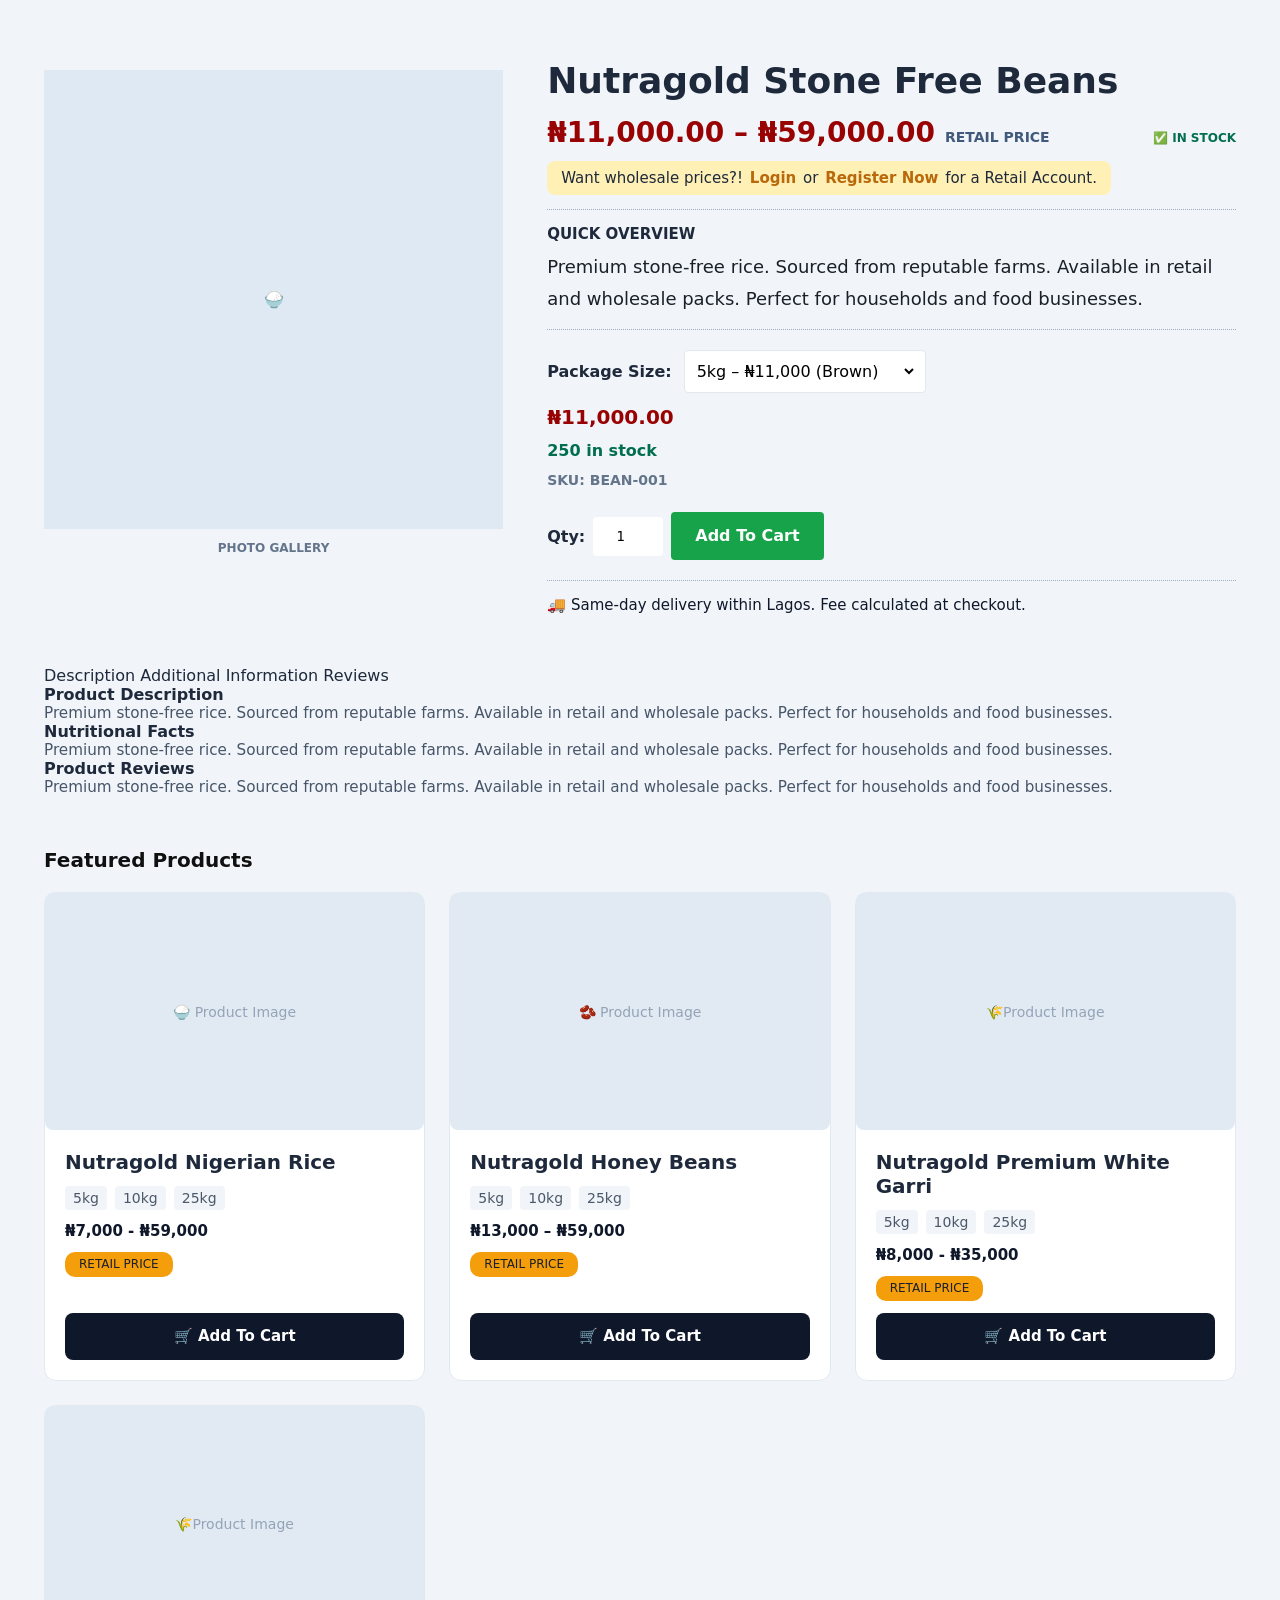
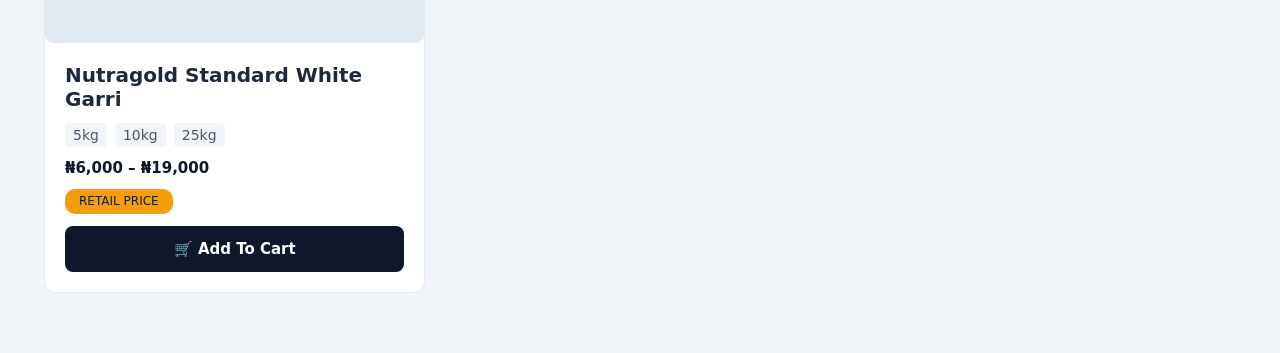
==== commit 7c20b9f1: "New File Update File Contents Update" ====
--- a/beans.html
+++ b/beans.html
@@ -97,7 +97,7 @@
                                             <option value="10kg-brown">10kg – ₦21,000 (Brown)</option>
                                             <option value="10kg-honey">10kg – ₦24,500 (Honey)</option>
                                             <option value="25kg-brown">25kg – ₦49,000 (Brown)</option>
-                                            <option value="50kg-honey">25kg – ₦59,000 (Honey)</option>
+                                            <option value="Jumbo-honey">Jumbo – ₦59,000 (Honey)</option>
                                         </select>
 
                                         <select id="wholesale" name="weight-price" title="weight-price" class="select wholesale" style="display: none;">
@@ -107,7 +107,7 @@
                                             <option value="10kg-brown">10kg – ₦20,000 (Brown)</option>
                                             <option value="10kg-honey">10kg – ₦23,000 (Honey)</option>
                                             <option value="25kg-brown">25kg – ₦47,500 (Brown)</option>
-                                            <option value="50kg-honey">25kg – ₦57,500 (Honey)</option>
+                                            <option value="Jumbo-honey" data-sku="beans-001-J">Jumbo – ₦57,500 (Honey)</option>
                                         </select>
 
                                     </div>
--- a/assets/mockup.css
+++ b/assets/mockup.css
@@ -12,7 +12,6 @@
         position: relative;
         background: #f1f5f9;
         color: #1e293b;
-        padding: 0;
     }
 
     /* Prevent background scrolling when modals open */
@@ -144,8 +143,8 @@
     .top-bar {
         margin: 0;
         padding: .75rem 0;
-        padding-right: 1.25rem;
-        padding-left: 1.25rem;            
+        padding-right: 1.75rem;
+        padding-left: 1.75rem;            
         background-color: #0f172a; /* Dark sleek background */
         background: #010611; /* Deeper dark shade to contrast header */
         color: #f8fafc;
@@ -185,14 +184,18 @@
     }
 
     .notice-content {
-        display: flex;
-        align-items: center;
-        gap: 12px;
-        flex-wrap: wrap;
+        margin: 0;
+        padding: 0;
         padding-right: 20px; /* Space for close button on mobile */
+        display: flex;
+        flex-direction: column;
+        align-items: center;
+        gap: 4px;
+        flex: 1;
     }
 
     .notice-divider {
+        display: none;
         color: #475569;
     }
 
@@ -227,61 +230,56 @@
         background-color: rgba(255, 255, 255, 0.1);
     }
 
-    /* Mobile Responsiveness */
-    @media (max-width: 768px) {
-        .notice-divider {
-            display: none;
-        }
-        .notice-content {
-            flex-direction: column;
-            align-items: flex-start;
-            gap: 4px;
-        }
-    }
-
     /* --- MAIN HEADER --- */
     .main-header {
         margin: 0;
         padding: 0;
-        padding-right: 1.25rem;
-        padding-left: 1.25rem;
+        padding-right: 1.75rem;
+        padding-left: 1.75rem;
         background: #030b1e;
         position: relative;
     }
 
     .header-inner {
         margin: 0 auto;
-        padding: .5rem 0;
+        padding: .875rem 0;
         display: flex;
         justify-content: space-between;
         align-items: center;
         flex-wrap: wrap;
+        gap: .75rem;
     }
 
     .site-branding {
         margin: 0;
         padding: 0;
         display: flex;
-        flex-direction: row;
-        align-items: center;
-        gap: .875rem;
-    }
-
-    .logo {
-        margin: 0;
-        padding: .75rem 0;
-        display: flex;
-        align-items: center;
-        gap: 8px; /* Spaces the icon perfectly from the text */
-    }
-
-    .logo-icon {
-        margin: 0;
-        padding: 0;
-        width: 1.5rem;
-        height: 1.5rem;
-        color: #85d668; /* Matches the icon stroke to your accent text */
-        fill: #85d668;
+        align-items: center;
+        gap: .75rem;
+        flex: 0 1 auto;
+        min-width: 0;
+        order: 1;
+    }
+
+    .site-logo {
+        margin: 0;
+        padding: 0;
+        display: flex;
+        align-items: center;
+        --logo-primary: #85d668;
+        --logo-secondary: #f6f6f6;
+    }
+
+    .site-logo .logo-mark {
+        margin: 0;
+        padding: 0;
+        display: block;
+        width: 2rem;
+        height: auto;
+        /* Aspect ratio for compact logo: 28383.98 / 6272.12 */
+        aspect-ratio: 622.54 / 737.56; 
+
+        /*-- svg sharpening properties--*/
         shape-rendering: geometricPrecision; 
         text-rendering: geometricPrecision;
         image-rendering: optimizeQuality; 
@@ -289,16 +287,22 @@
         clip-rule: evenodd
     }
 
-    .logo-text {
-        margin: 0;
-        padding:0;
+    .site-logo .logo-mark .use-full {
         display: none;
-        align-items: center;
-        gap: 8px; /* Spaces the icon perfectly from the text */
-        font-size: 1.25rem;
-        font-weight: 600;
-        color: #fff;
-        text-decoration: none;
+        width: 0;
+        height: 0;
+    }
+
+    .site-logo .logo-mark .use-compact {
+        display: none;
+        width: 0;
+        height: 0;
+    }
+
+    .site-logo .logo-mark .use-lone {
+        display: block;
+        width: 100%;
+        height: 100%;
     }
 
    /* Pricing Status Pill */
@@ -319,6 +323,15 @@
         border: 1px solid #334155;
     }
 
+    .pricing-status-pill.mobile-pill {
+        display: none; 
+        order: ;
+    }
+
+    .pricing-status-pill.desktop-pill {
+        display: none; 
+    }
+
     .pricing-status-pill .status-dot {
         width: 7px;
         height: 7px;
@@ -326,109 +339,37 @@
         background-color: #f59e0b; /* Amber for Retail */
     }
     
-    /* --- SEARCH BAR --- */
-    .header-search {
-        flex: 1;
-        max-width: 480px;
-        margin: 0 20px;
-    }
-
-    .search-form {
-        margin: 0;
-        padding: .25rem .375rem .25rem 1.125rem;
-        display: flex;
-        align-items: center;
-        background: rgba(255, 255, 255, 0.08); /* Modern subtle glass effect */
-        border: 1px solid rgba(255, 255, 255, 0.15);
-        border-radius: 30px;
-        transition: all 0.3s ease;
-    }
-
-    /* Search bar focus glow */
-    .search-form:focus-within {
-        margin: 0;
-        padding: 0;
-        background: #ffffff;
-        border-color: #10b981;
-        box-shadow: 0 0 12px rgba(16, 185, 129, 0.25);
-    }
-
-    .search-form input {
+    /* --- NAVBAR --- */
+    .nav-bar {
+        margin: 0;
+        padding: 0;
+        display: none;
         width: 100%;
-        background: transparent;
-        border: none;
-        outline: none;
-        color: #ffffff;
-        font-size: 0.875rem;
-    }
-
-    /* Placeholder color when idle vs focused */
-    .search-form input::placeholder {
-        color: #94a3b8;
-    }
-
-    .search-form:focus-within input {
-        color: #0f172a; /* Dark text when typing on white background */
-    }
-
-    .search-form:focus-within input::placeholder {
-        color: #64748b;
-    }
-
-    /* Search Submit Button */
-    .search-form button {
-        background: #10b981; /* Greencart signature green */
-        border: none;
-        outline: none;
-        color: #ffffff;
-        width: 34px;
-        height: 34px;
-        border-radius: 50%;
-        display: flex;
-        align-items: center;
-        justify-content: center;
-        cursor: pointer;
-        font-size: 0.85rem;
-        transition: transform 0.2s ease, background-color 0.2s ease;
-        flex-shrink: 0;
-    }
-
-    .search-form button:hover {
-        background: #059669;
-        transform: scale(1.05);
-    }
-
-    .navbar {
-        margin: 0;
-        padding: 0;
-        display: flex;
         flex-flow: row wrap;
         align-items: center;
         align-content: center;
         gap: 1rem;
+        order: 4;
+    }
+
+    .nav-bar.active {
+        display: flex;
     }
 
     .nav-links {
         margin: 0;
         margin-top: .125rem;
         padding: .375rem 0;
-        display: none;
+        display: flex;
         width: 100%;
         flex-direction: column;
         align-items: flex-start;
         gap: .125rem;
-        border-top: 1px solid #1e293b;
-        position: absolute;
-        top: 4.125rem;
-        left: 0;
+        border-top: 0 solid #1e293b;
         width: 100%;
         background: #0f172a; 
         box-shadow: 0 4px 6px rgba(0,0,0,0.1);
         transition: all .5s;
-    }
-
-    .nav-links.active {
-        display: flex;
     }
 
     .nav-link {
@@ -463,11 +404,109 @@
         background: #1e293b;
     }
 
+    /* --- SEARCH BAR --- */
+    .search-bar {
+        margin: 0;
+        padding: 0;
+        display: none;
+        flex: 1;
+        width: 100%;
+        min-width: 215px;
+        order: 4;
+        max-height: 0;
+        position: relative;
+
+        overflow: hidden;
+        opacity: 0;
+        transition: max-height 0.3s cubic-bezier(0, 1, 0, 1), opacity 0.2s ease, padding 0.2s ease;
+    }
+        
+    /* Active class expands the search bar smooth dropdown */
+    .search-bar.is-active {
+        display: flex;
+        max-height: 80px; /* Gives room for input + padding */
+        opacity: 1;
+        padding-top: 8px;
+        padding-bottom: 4px;
+        transition: max-height 0.3s ease-in-out, opacity 0.25s ease-in-out, padding 0.2s ease;
+    }
+
+    .search-form {
+        margin: 0;
+        padding: .25rem .375rem .25rem 1.125rem;
+        display: flex;
+        width: 100%;
+        height: 2.75rem;
+        align-items: center;
+        background: rgba(250, 250, 250, 0.08); /* Modern subtle glass effect */
+        border: 1px solid rgba(255, 255, 255, 0.15);
+        border-radius: 1.25rem;
+        transition: all 0.3s ease;
+    }
+
+    /* Search bar focus glow */
+    .search-form:focus-within {
+        margin: 0;
+        padding-left: .9375rem;
+        background: #ffffff;
+        border-color: #10b981;
+        box-shadow: 0 0 12px rgba(16, 185, 129, 0.25);
+    }
+
+    .search-form input {
+        width: 100%;
+        background: transparent;
+        border: none;
+        outline: none;
+        color: #ffffff;
+        font-size: 0.875rem;
+    }
+
+    /* Placeholder color when idle vs focused */
+    .search-form input::placeholder {
+        color: #94a3b8;
+    }
+
+    .search-form:focus-within input {
+        color: #0f172a; /* Dark text when typing on white background */
+    }
+
+    .search-form:focus-within input::placeholder {
+        color: #64748b;
+    }
+
+    /* Search Submit Button */
+    .search-btn,
+    .search-form button {
+        background: #10b981; /* Greencart signature green */
+        border: none;
+        outline: none;
+        color: #ffffff;
+        width: 35px;
+        height: 35px;
+        border-radius: 50%;
+        display: flex;
+        align-items: center;
+        justify-content: center;
+        cursor: pointer;
+        font-size: 0.9375rem;
+        transition: transform 0.2s ease, background-color 0.2s ease;
+        flex-shrink: 0;
+    }
+
+    .search-form button:hover {
+        background: #059669;
+        transform: scale(1.05);
+    }
+
     /* Actions Wrapper (Always visible on right side) */
     .header-buttons {
+        margin: 0;
+        padding: 0;
         display: flex;
         align-items: center;
         gap: .875rem;
+        order: 3;
     }
         
     .mobile-toggle {
@@ -743,17 +782,20 @@
     /* ---------- BUTTONS & BADGES ---------- */        
     .btn {
         margin: 0;
-        padding: .75rem 1.5rem;
-        display: inline-block;
+        padding: .75rem 1.25rem;
         display: flex;
         align-items: center;
         align-content: center;
+        flex-direction: column;
+        font-size: 1rem;
         font-weight: 600;
+        line-height: 1.5;
         text-decoration: none;
         border: none;
-        border-radius: 1.25rem;
+        border-radius: .75rem;
         cursor: pointer;
         transition: 0.2s;
+        text-transform: capitalize;
     }
 
     .btn-primary {
@@ -787,6 +829,72 @@
         background: transparent;
         border: 2px solid #0f172a !important;
         color: #0f172a !important;
+    }
+
+    .btn-warning {
+        display: inline-flex;
+        align-items: center;
+        justify-content: center;
+        gap: 8px;
+        background-color: #f59e0b; /* Bright amber gold */
+        color: #0f172a; /* Deep dark slate text for high contrast */
+        font-weight: 600;
+        border: 1px solid #f59e0b;
+        text-align: center;
+        white-space: nowrap;
+        transition: all 0.2s cubic-bezier(0.4, 0, 0.2, 1);
+        box-shadow: 0 2px 6px rgba(245, 158, 11, 0.25);
+        user-select: none;
+        flex: 1;
+    }
+
+    /* Hover State */
+    .btn-warning:hover {
+        background-color: #d97706; /* Slightly darker rich amber */
+        border-color: #d97706;
+        color: #000000;
+        transform: translateY(-2px);
+        box-shadow: 0 4px 12px rgba(245, 158, 11, 0.4);
+    }
+
+    /* Active / Pressed State */
+    .btn-warning:active {
+        background-color: #b45309;
+        border-color: #b45309;
+        transform: translateY(0);
+        box-shadow: 0 2px 4px rgba(245, 158, 11, 0.2);
+    }
+
+    /* Focus State (Accessibility) */
+    .btn-warning:focus-visible {
+        outline: 2px solid #38bdf8;
+        outline-offset: 3px;
+    }
+
+    /* Disabled State */
+    .btn-warning:disabled,
+    .btn-warning.disabled {
+        background-color: #334155;
+        border-color: #334155;
+        color: #64748b;
+        cursor: not-allowed;
+        transform: none;
+        box-shadow: none;
+        opacity: 0.7;
+    }
+
+    /* Small Variant (.btn-warning.btn-sm) */
+    .btn-warning.btn-sm {
+        padding: 8px 14px;
+        font-size: 0.82rem;
+        border-radius: 6px;
+    }
+
+    /* Large Variant (.btn-warning.btn-lg) */
+    .btn-warning.btn-lg {
+        padding: 16px 32px;
+        font-size: 1.05rem;
+        border-radius: 10px;
     }
 
     .signup-btn { 
@@ -847,34 +955,106 @@
     /* ---------- HERO (SPLIT) ---------- */
     .hero {
         margin: 0;
-        padding: 2.25rem 0;
-        padding-right: 1.25rem;
-        padding-left: 1.25rem;            
+        padding: 0;
+        padding-right: 1.75rem;
+        padding-left: 1.75rem;            
         display: block;
         background: linear-gradient(135deg, #0f172a 0%, #1e293b 100%);
-    }        
+    }
         
     .hero-inner {
         margin: 0 auto;
         padding: 0;
-        display: grid;
-        grid-template-columns: 1fr;
-        gap: 3.25rem;
+        display: flex;
+        flex-direction: column;
+        align-items: center;
+        justify-content: center;
+        gap: 2.5rem;
         color: white;
+        height: 80vh;
+        position: relative;
+   }
+
+   #hero-guest-view {
+        touch-action: pan-y; /* Prevents awkward diagonal dragging on mobile */
+    }
+
+    #hero-wholesale-view {
+
+        .hero-col.wholesale {
+            padding: 0;
+            background:unset;
+            border-radius: 0;
+            border: 0;
+        }
+
+    }
+
+    .hero-toggle-bar {
+        margin: 0;
+        margin-bottom: 16px;
+        padding: 4px;
+        display: flex;
+        position: absolute;
+        background: #0f172a;
+        border-radius: 10px;
+        border: 1px solid #334155;
+        bottom: .75rem;
+    }
+
+    .hero-toggle-btn {
+        flex: 1;
+        padding: 10px;
+        border: none;
+        background: transparent;
+        color: #94a3b8;
+        font-weight: 600;
+        border-radius: 8px;
+        cursor: pointer;
+    }
+
+    .hero-toggle-btn.retail.active {
+        background: #16a34a;
+        color: #ffffff;
+    }
+
+    .hero-toggle-btn.wholesale.active {
+        background: #f59e0b;
+        color: #0f172a;
+    }
+
+    /* Hide unselected hero column on mobile */
+    .hero-col.mobile-show {
+        display: flex !important;
+    }
+
+    /* Hide unselected hero column on mobile */
+    .hero-col.mobile-hide {
+        display: none;
     }
 
     .hero-col {
         margin: 0;
         padding: 0;
-        width: max-content;
+        width: 100%;
         height: max-content;
         display: flex;
         flex-direction: column;
-        gap: 1.25rem;
+        gap: .9375rem;
         align-items: flex-start;
         justify-content: center;
     }
 
+    .hero-col-texts {
+        margin: 0;
+        margin-bottom: .9375rem;
+        padding: 0;
+        width: 100%;
+        display: flex;
+        flex-direction: column;
+        gap: .75rem;
+    }
+
     .hero-col.retail {
 
         .tag {
@@ -884,11 +1064,8 @@
     }
 
     .hero-col.wholesale {
-        padding: 1.5rem;
-        padding-left: 2rem;
-        background:#1e293b;
-        border-radius: .75rem;
-        border: .0625rem solid #334155;
+        display: none;
+        padding: 0;
 
         .tag {
             background:#f59e0b;
@@ -897,46 +1074,43 @@
 
     }
 
-    #hero-wholesale-view {
-
-        .hero-col.wholesale {
-            padding: 0;
-            background:unset;
-            border-radius: 0;
-            border: 0;
-        }
-
+    #hero-wholesale-view .hero-col.wholesale {
+        display: flex;
     }
 
     .hero-col .tag {
         margin: 0;
         padding: .5rem .875rem;
-        display: inline-block;
+        display: none;
         border-radius: .5rem;
         font-size: 0.75rem;
         font-weight: 600;
+        text-transform: uppercase;
     }
 
     .hero-col h1 {
         margin: 0;
         padding: 0;
-        font-size: 2.25rem;
+        font-size: clamp(1.5625rem, 5.25vw, 2.625rem);
     }
 
     .hero-col p {
         margin: 0;
-        margin-bottom: 16px;
-        padding: 0;
-        font-size: 1.125rem;
-        line-height: 1.65;
+        padding: 0;
+        display: block;
+        font-size: clamp(1rem, 3vw, 1.125rem);;
+        line-height: 1.5;
         opacity: 0.85;
     }
 
+    /* Make buttons full width on small screens for better touch targets */
     .hero-col .btn {
-        margin-right: 8px;
-    }
-
-        /* Utility Visibility Classes */
+        width: 100%;
+        text-align: center;
+        justify-content: center;
+    }
+        
+    /* Utility Visibility Classes */
     .hero-view {
         display: none;
     }
@@ -1060,147 +1234,160 @@
     .page-content {
         margin: 0;
         padding: 3.75rem 0;
-        padding-right: 1.25rem;
-        padding-left: 1.25rem;
-    }
-
-        .main-content-inner {
-            margin: 0 auto;
-            padding: 0;
-            display: flex;      
-            flex-direction: column;
-            gap: 3.25rem;
-        }
-
-        .page-content-inner {
-            margin: 0 auto;
-            padding: 0;
-            display: flex;      
-            flex-direction: column;
-            gap: 1.5rem;
-        }
-
-        .section {
-            margin: 0;
-            padding: 0;
-            display: flex;
-            flex-direction: column;
-            gap: .875rem;
-        }
-
-        .section-title {
-            margin: 0;
-            padding: 0;
-            font-size: 1.25rem;
-            font-weight: 600;
-            text-transform: capitalize;
-        }
-
-        h2.page-title {
-            margin: 0;
-            padding: 0;
-            font-size: 2.25rem;
-        }        
-
-        /* ---------- CATEGORY GRID ---------- */
-        .cat-grid {
-            margin: 0;
-            padding: 0;
-            display: grid;
-            grid-template-columns: repeat(3, 1fr);
-            gap: 16px; 
-        }
-
-        .cat-card {
-            background: white;
-            border: 1px solid #e2e8f0;
-            border-radius: 12px;
-            padding: 24px 12px;
-            text-align: center;
-            text-decoration: none;
-            color: #0f172a;
-            transition: 0.2s;
-            font-weight: 600;
-        }
-
-        .cat-card:hover {
-            border-color: #16a34a;
-            box-shadow: 0 4px 12px rgba(0,0,0,0.05);
-        }
-
-        .cat-card .icon {
-            font-size: 2.5rem;
-            display: block;
-            margin-bottom: 4px;
-        }
-
-        /* ---------- FEATURED PRODUCT GRID ---------- */
-        .featured-grid {
-            margin: 0;
-            padding: 0;
-            display:grid;
-            grid-template-columns:repeat( auto-fill, minmax(100%, 1fr) );
-            gap: .875rem;
-        }
-
-        .product-card.featured {
-            margin: 0;
-            background:white;
-            border: 1px solid #f59e0b;
-            border-radius: .5rem;
-            overflow: hidden;
-            box-shadow: 0 5px 152px rgba(0,0,0,0.04);
-
-            .title {
-                font-size:1.125rem;
-            }
-
-        }
-
-        /* ---------- PROPOSITION GRID ---------- */
-        .proposition-grid {
-            margin: 0;
-            padding: 2rem;
-            display: flex;
-            flex-direction: column;
-            gap: .75rem;
-            background:#f8fafc;
-            border-radius:16px;
-            border:1px solid #e2e8f0;
-        }
-
-        .proposition-values {
-            margin: 0;
-            padding: 0;
-            display:grid; 
-            grid-template-columns: 1fr;
-            gap: 1.75rem;
-        }
-
-        .proposition-values .props-card {
-            margin: 0;
-            padding: 0;
-            display: flex;
-            flex-direction: column;
-            align-items: center;
-            justify-content: center;
-            gap: .5rem;
-            text-align: center;
-        }
-
-        .proposition-values .props-card .icon {
-            margin: 0;
-            padding: 0;
-            font-size: 2.375rem;
-            text-align: center;
-        }
-
-        .proposition-values .props-card .title {
-            margin: 0;
-            padding: 0;
-            font-size: 1rem;
-            font-weight: 700;
-        }
+        padding-right: 1.75rem;
+        padding-left: 1.75rem;
+    }
+
+    .main-content-inner {
+        margin: 0 auto;
+        padding: 0;
+        display: flex;      
+        flex-direction: column;
+        gap: 3.25rem;
+    }
+
+    .page-content-inner {
+        margin: 0 auto;
+        padding: 0;
+        display: flex;      
+        flex-direction: column;
+        gap: 1.5rem;
+    }
+
+    .section {
+        margin: 0;
+        padding: 0;
+        display: flex;
+        flex-direction: column;
+        gap: 1.25rem;
+    }
+
+    .section-header {
+        margin: 0;
+        padding: 0;
+        display: flex;
+        flex-direction: column;
+        gap: .5rem;
+    }
+
+    .section-title {
+        margin: 0;
+        padding: 0;
+        font-size: 1.25rem;
+        font-weight: 600;
+        color: #101010;
+        text-transform: capitalize;
+    }
+
+    .section-subtitle {
+        margin: 0;
+        padding: 0;
+        font-size: 0.9375rem;
+        color: #697381;
+        text-align: left;
+    }
+
+    h2.page-title {
+        margin: 0;
+        padding: 0;
+        font-size: 2.25rem;
+    }        
+
+    /* ---------- CATEGORY GRID ---------- */
+    .cat-grid {
+        margin: 0;
+        padding: 0;
+        display: grid;
+        grid-template-columns: repeat(3, 1fr);
+        gap: 16px; 
+    }
+
+    .cat-card {
+        background: white;
+        border: 1px solid #e2e8f0;
+        border-radius: 12px;
+        padding: 24px 12px;
+        text-align: center;
+        text-decoration: none;
+        color: #0f172a;
+        transition: 0.2s;
+        font-weight: 600;
+    }
+
+    .cat-card:hover {
+        border-color: #16a34a;
+        box-shadow: 0 4px 12px rgba(0,0,0,0.05);
+    }
+
+    .cat-card .icon {
+        font-size: 2.5rem;
+        display: block;
+        margin-bottom: 4px;
+    }
+
+    /* ---------- PRODUCT GRIDs ---------- */
+    .featured-grid,
+    .products-grid {
+        margin: 0;
+        padding: 0;
+        display:grid;
+        grid-template-columns:repeat( auto-fill, minmax(100%, 1fr) );
+        gap: 1.5rem;
+    }
+
+    .product-card.featured {
+        margin: 0;
+        background:white;
+        border: 1px solid #f59e0b;
+        border-radius: .5rem;
+        overflow: hidden;
+        box-shadow: 0 5px 152px rgba(0,0,0,0.04);
+    }
+
+    /* ---------- PROPOSITION GRID ---------- */
+    .proposition-grid {
+        margin: 0;
+        padding: 2rem;
+        display: flex;
+        flex-direction: column;
+        gap: .75rem;
+        background:#f8fafc;
+        border-radius:16px;
+        border:1px solid #e2e8f0;
+    }
+
+    .proposition-values {
+        margin: 0;
+        padding: 0;
+        display:grid; 
+        grid-template-columns: 1fr;
+        gap: 1.75rem;
+    }
+
+    .proposition-values .props-card {
+        margin: 0;
+        padding: 0;
+        display: flex;
+        flex-direction: column;
+        align-items: center;
+        justify-content: center;
+        gap: .5rem;
+        text-align: center;
+    }
+
+    .proposition-values .props-card .icon {
+        margin: 0;
+        padding: 0;
+        font-size: 2.375rem;
+        text-align: center;
+    }
+
+    .proposition-values .props-card .title {
+        margin: 0;
+        padding: 0;
+        font-size: 1rem;
+        font-weight: 700;
+    }
 
         .proposition-values .props-card .desc {
             margin: 0;
@@ -1251,77 +1438,166 @@
             line-height: 1;
         }
 
-        /* ---------- BESTSELLING PRODUCT GRID ---------- */
-        .products-grid { 
-            margin: 0;
-            padding: 0;
-            display: grid;
-            grid-template-columns: 1fr;
-            gap: 20px;
-        }
-
-        .product-card {
-            margin: 0;
-            padding: 1rem;
-            display: flex;
-            flex-direction: column;
-            background: white;
-            border: 1px solid #e2e8f0;
-            border-radius: .75rem;
-            transition: 0.2s;
-            gap: .5rem;
-        }
-
-        .product-card:hover {
-            box-shadow: 0 8px 24px rgba(0,0,0,0.06);
-            transform: translateY(-2px);
-        }
-
-        .product-card .img-placeholder {
-            height: 140px;
-            background: #f1f5f9;
-            border-radius: 8px;
-            display: flex;
-            align-items: center;
-            justify-content: center;
-            color: #94a3b8;
-            font-size: 0.8rem;
-        }
-
-        .product-card .card-details {
-            margin: 0;
-            padding: 0;
-            display: flex;
-            flex: 1;
-            flex-direction: column;
-            justify-content: space-between;
-            gap: .75rem;
-        }
-
-        .product-card .details {
-            margin: 0;
-            padding: 0;
-            display: flex;
-            flex-direction: column;
-            gap: .75rem;
-        }
-
-        .product-card .title {
-            flex: 1;
-            margin: 0;
-            padding: 0;
-            font-size: 1.125rem;
-        }
-
-        .product-card .attrs {
-            margin: 0;
-            padding: 0;
-            display: flex;
-            align-items: center;
-            gap: .25rem;
-            font-size: 0.75rem;
-            color: #4c5869;
-        }
+    /*-----  PROMOTIONAL AD BANNER  -----*/
+    .promo-banner {
+        margin: 0;
+        padding: 0;
+    }
+
+    .promo-banner-card {
+        margin: 0;
+        padding: 2rem;
+        background: linear-gradient(135deg, #0284c7 0%, #1e1b4b 100%);
+        border-radius: 16px;
+        border: 1px solid #38bdf840;
+        box-shadow: 0 12px 32px rgba(0, 0, 0, 0.4);
+    }
+
+    .promo-content {
+        margin: 0;
+        padding: 0;
+        display: flex;
+        flex-direction: column;
+        gap: 2.25rem;
+    }
+
+    .promo-badge {
+        margin: 0;
+        padding: .5rem .875rem;
+        display: inline-block;
+        font-size: 0.75rem;
+        font-weight: 700;
+        width: max-content;
+        background-color: #f59e0b;
+        color: #0f172a;
+        text-transform: uppercase;
+        border-radius: .75rem;
+    }
+
+    .promo-offer {
+        margin: 0;
+        padding: 0;
+        display: flex;
+        flex-direction: column;
+        gap: .75rem;
+    }
+
+    .promo-offer-title {
+        margin: 0;
+        padding: 0;
+        font-size: 2rem;
+        color: #ffffff;
+        width: fit-content;
+        max-width: 650px;
+    }
+
+    .promo-offer-context {
+        margin: 0;
+        padding: 0;
+        font-size: 1rem;
+        color: #e2e8f0;
+        max-width: 650px;
+        line-height: 1.75;
+    }
+
+    .promo-actions {
+        margin: 0;
+        padding: 0;
+        display: flex;
+        align-items: center;
+        gap: 16px;
+        flex-flow: row wrap;
+        width: fit-content;
+    }
+
+    .promo-note {
+        font-size: 0.875rem;
+        color: #cbd5e1;
+    }
+
+    /* ---------- PRODUCT GRID ---------- */
+
+    .product-card {
+        margin: 0;
+        padding: 0;
+        display: flex;
+        flex-direction: column;
+        background: white;
+        border: 1px solid #e2e8f0;
+        border-radius: .75rem;
+        transition: all 0.25s;
+        position: relative;
+    }
+
+    .product-card:hover {
+        box-shadow: 0 8px 24px rgba(0,0,0,0.06);
+        transform: translateY(-2px);
+    }
+
+    .product-card .img-placeholder {
+        margin: 0;
+        padding: 0;
+        width: 100%;
+        aspect-ratio: 4 / 2.5;
+        background: #e1eaf2;
+        border-radius: 8px;
+        display: flex;
+        align-items: center;
+        justify-content: center;
+        color: #94a3b8;
+        font-size: 0.875rem;
+    }
+
+    .product-card .stock-badge {
+        margin: 0;
+        padding: 0;
+        display: flex;
+        width: max-content;
+        align-items: center;
+        align-content: center;
+        font-size: .625rem;
+        font-weight: 700;
+        text-transform: uppercase;
+        border-radius: .25rem;
+        position: absolute;
+        top: 1.25rem;
+        right: 1.25rem;
+    }
+
+    .product-card .card-details {
+        margin: 0;
+        padding: 1.25rem;
+        display: flex;
+        flex: 1;
+        flex-direction: column;
+        justify-content: space-between;
+        gap: .75rem;
+    }
+
+    .product-card .details {
+        margin: 0;
+        padding: 0;
+        display: flex;
+        flex-direction: column;
+        gap: .75rem;
+    }
+
+    .product-card .title {
+        flex: 1;
+        margin: 0;
+        padding: 0;
+        font-size: 1.25rem;
+    }
+
+    .product-card .attrs {
+        margin: 0;
+        padding: 0;
+        display: flex;
+        align-items: center;
+        gap: .5rem;
+        font-size: 0.875rem;
+        color: #4c5869;
+    }
 
         .product-card .attrs span {
             margin:0;
@@ -1349,19 +1625,6 @@
 
         }
 
-        .product-card .stock-badge {
-            margin: 0;
-            padding: 0;
-            display: flex;
-            width: max-content;
-            align-items: center;
-            align-content: center;
-            font-size: .625rem;
-            font-weight: 700;
-            text-transform: uppercase;
-            border-radius: .25rem;
-        }
-
         .product-card .stock-badge.in-stock {
             background: none;
             color: #0ca83a;
@@ -1390,129 +1653,323 @@
             padding: .75rem;
             width: 100%;
             text-align: center;
-            border-radius: .25rem;
+            border-radius: .5rem;
             font-size: 0.9375rem;
         }
 
-        /* ---------- PDP (Product Detail) ---------- */
-        .pdp-grid {
-            margin: 0;
-            padding: 0;
-            display: grid;
-            grid-template-columns: 1fr;
-            gap: 1.875rem;
-        }
-
-        .pdp-gallery {
-            margin: 0;
-            padding: 0;
-            border-radius: 12px;
-            display: flex;
-            align-items: center;
-            justify-content: center;
-            flex-direction:column;
-            color: #94a3b8;
-            border-radius: 0;
-            height: max-content;
-            min-height: 500px;
-        }
-
-        .pdp-gallery .gallery-inner {
-            margin: 0;
-            padding: 0;
-            display: flex;
-            flex-direction: column;
-            align-items: center;
-            align-content: center;
-            justify-content: flex-start;
-            width: 100%;
-            height: max-content;
-            gap: .75rem;
-        }
-
-        .pdp-gallery .picture {
-            margin: 0;
-            padding: 0;
-            display: flex;
-            align-items: center;
-            align-content: center;
-            justify-content: center;
-            flex-direction: column;
-            aspect-ratio: 1;
-            background: #dee9f4;
-            width: 100%;
-        }
-
-        .pdp-gallery .picture .icon {
-            margin: 0;
-            padding: 0;
-            font-size: 5rem;
-        }
-
-        .pdp-gallery .label {
-            margin: 0;
-            padding: 0;
-            font-size: .75rem;
-            font-weight: 600;
-            text-transform: uppercase;
-            color:#64748b;
-        }
-
-        .pdp-gallery .gallery-carousel {
-            margin: 0;
-            display:flex;
-            align-items: center;
-            gap: .75rem;
-            width: 100%;
-            overflow: hidden;
-        }
-
-        .pdp-gallery .gallery-carousel .thumbnail {
-            margin: 0;
-            padding: 0;
-            width: 35px;
-            height: 35px;
-            background:#e6edf7;
-            border-radius: .25rem;
-
-        }
-
-        .pdp-summary {
-            margin: 0;
-            padding: 0;
-            display: flex;
-            flex-direction: column;
-            gap: .9375rem;
-        }
-
-        .pdp-summary h2,
-        .pdp-summary title {
-            margin: 0;
-            padding: 0;
-            font-size: 2.25rem;
-        }
-
-        .pdp-price-meta {
-            margin: 0;
-            padding: 0;
-            padding-bottom: .875rem;
-            display: flex;
-            flex-direction: column;
-            justify-content: space-between;
-            border-bottom: 1px dotted #40597c75;
-            gap: .75rem;
-        }
-
-        .pdp-price-meta .meta-inner {
-            margin: 0;
-            padding: 0;
-            display: flex;
-            align-items: last baseline;
-            align-content: center;
-            justify-content: space-between;
-            flex-flow: row wrap;
-            gap: .5rem;
-        }
+    .weight-selector {
+        display: flex;
+        gap: 6px;
+        margin: 10px 0;
+    }
+
+    .weight-chip {
+        background-color: #0f172a;
+        border: 1px solid #334155;
+        color: #94a3b8;
+        font-size: 0.75rem;
+        font-weight: 600;
+        padding: 4px 10px;
+        border-radius: 6px;
+        cursor: pointer;
+        transition: all 0.2s ease;
+    }
+
+    .weight-chip:hover {
+        border-color: #38bdf8;
+        color: #f8fafc;
+    }
+
+    .weight-chip.active {
+        background-color: #0284c7;
+        border-color: #38bdf8;
+        color: #ffffff;
+    }        
+
+    /*----   CUSTOMER TESTIMONIALS   ---- */
+    .testimonials {
+        margin: 0;
+        padding: 0;
+    }
+
+    .testimonials-canvas {
+      margin: 0;
+      padding: 0;
+
+      /*
+      padding: 1.75rem;
+      background: white;
+      border-radius: 16px;
+      border: 1px solid #e2e8f0; 
+      */
+
+    }
+
+    .testimonials-grid {
+        margin: 0;
+        padding: 0;
+        display: grid;
+        grid-template-columns: repeat(auto-fit, minmax(280px, 1fr));
+        gap: 1.25rem;
+    }
+
+    .testimonial-card {
+        margin: 0;
+        padding: 1.5rem;
+        display: flex;
+        flex-direction: column;
+        justify-content: space-between;
+        background: #f8fafc;
+        border: 1px solid #334155;
+        border-radius: .75rem;
+    }
+
+    .testimonial-card.highlight-card {
+        border-color: #f59e0b;
+    }
+
+    .rating-stars {
+        color: #f59e0b;
+        font-size: 1.1rem;
+        margin-bottom: 12px;
+    }
+
+    .review-text {
+        color: #1e293b;
+        font-size: 0.92rem;
+        line-height: 1.6;
+        font-style: italic;
+        margin-bottom: 20px;
+    }
+
+    .reviewer-info strong {
+        display: block;
+        color: #3d4655;
+        font-size: 0.95rem;
+    }
+
+    .reviewer-info span {
+        font-size: 0.8rem;
+        color: #64748b;
+    }
+
+    /* FAQ Accordion */
+    
+    .faqs {
+        margin: 0;
+      padding: 1.75rem;
+      background: white;
+      border-radius: 16px;
+      border: 1px solid #e2e8f0;
+    }
+
+    .faqs-accordion {
+        margin: 0;
+        padding: 0;
+        display: flex;
+        flex-direction: column;
+        gap: .75rem;
+    }
+
+    .faqs-item {
+        margin: 0;
+        padding: 0;
+        background-color: #1e293b;
+        border: 1px solid #334155;
+        border-radius: 8px;
+        overflow: hidden;
+        transition: border-color 0.2s ease;
+    }
+
+    .faqs-item[open] {
+        border-color: #38bdf8;
+    }
+
+    .faqs-question {
+        padding: 18px 20px;
+        font-size: 1.05rem;
+        font-weight: 600;
+        color: #f8fafc;
+        cursor: pointer;
+        list-style: none;
+        display: flex;
+        justify-content: space-between;
+        align-items: center;
+    }
+
+    .faqs-question::-webkit-details-marker {
+        display: none;
+    }
+
+    .faqs-question::after {
+        content: "＋";
+        font-size: 1.2rem;
+        color: #38bdf8;
+    }
+
+    .faqs-item[open] .faqs-question::after {
+        content: "－";
+        color: #f59e0b;
+    }
+
+    .faqs-answer {
+        padding: 0 20px 18px 20px;
+        color: #cbd5e1;
+        font-size: 0.92rem;
+        line-height: 1.6;
+    }
+
+    /* ---------- PDP (Product Detail) ---------- */
+
+    .pdp-main {
+        margin: 0;
+        padding: 0;
+        display: flex;
+        flex-direction: column;
+        gap: 1.5rem;
+
+    }
+
+    .pdp-main h2,
+    .pdp-main .mobile-title {
+        margin: 0;
+        padding: 0;
+        font-size: 2.25rem;
+        display: block;
+    }
+
+    .pdp-grid {
+        margin: 0;
+        padding: 0;
+        display: flex;
+        flex-direction: column;
+        gap: 1.875rem;
+    }
+
+    .pdp-gallery {
+        margin: 0;
+        padding: 0;
+        border-radius: 12px;
+        display: flex;
+        align-items: center;
+        justify-content: center;
+        flex-direction:column;
+        color: #94a3b8;
+        border-radius: 0;
+        height: max-content;
+        order: 2;
+    }
+
+    .pdp-gallery .gallery-inner {
+        margin: 0;
+        padding: 0;
+        display: flex;
+        flex-direction: column;
+        align-items: center;
+        align-content: center;
+        justify-content: flex-start;
+        width: 100%;
+        height: max-content;
+        gap: .75rem;
+    }
+
+    .pdp-gallery .picture {
+        margin: 0;
+        padding: 0;
+        display: flex;
+        align-items: center;
+        align-content: center;
+        justify-content: center;
+        flex-direction: column;
+        aspect-ratio: 1;
+        background: #dee9f4;
+        width: 100%;
+    }
+
+    .pdp-gallery .picture .placeholder-icon {
+        margin: 0;
+        padding: 0;
+        font-size: 5rem;
+    }
+
+    .pdp-gallery .label {
+        margin: 0;
+        padding: 0;
+        font-size: .75rem;
+        font-weight: 600;
+        text-transform: uppercase;
+        color:#64748b;
+    }
+
+    .pdp-gallery .thumbnail-grid {
+        margin: 0;
+        padding: 0;
+        display:flex;
+        display: grid;
+        grid-template-columns: repeat(5, 1fr);
+        align-items: center;
+        gap: .9375rem;
+        width: 100%;
+        overflow-x: scroll;
+        scrollbar-width: thin;
+        -ms-text-overflow-style: auto;
+    }
+
+    .thumbnail-grid .thumbnail {
+        margin: 0;
+        padding: 0;
+        background:#e6edf7;
+        border-radius: .25rem;
+        aspect-ratio: 1;
+        width: 100%;
+        min-width: 80px;
+        cursor: pointer;
+        border: 2px solid transparent;
+        transition: border-color 0.2s ease;
+    }
+
+    .thumbnail-grid .thumbnail.active,
+    .thumbnail-grid .thumbnail:hover {
+        border-color: #10b981;
+    }
+
+    .pdp-summary {
+        order: 3;
+        margin: 0;
+        padding: 0;
+        display: flex;
+        flex-direction: column;
+        gap: .9375rem;
+    }
+
+    .pdp-summary h2.title {
+        margin: 0;
+        padding: 0;
+        font-size: 2.25rem;
+        display: none;
+    }
+
+    .pdp-price-meta {
+        margin: 0;
+        padding: 0;
+        padding-bottom: .875rem;
+        display: flex;
+        flex-direction: column;
+        justify-content: space-between;
+        border-bottom: 1px dotted #40597c75;
+        gap: .75rem;
+    }
+
+    .pdp-price-meta .meta-inner {
+        margin: 0;
+        padding: 0;
+        display: flex;
+        align-items: last baseline;
+        align-content: center;
+        justify-content: space-between;
+        flex-flow: row wrap;
+        gap: .5rem;
+    }
 
         .pdp-summary .price {
             margin: 0;
@@ -1771,29 +2228,70 @@
             color:#0f172a;
         }
 
-        .product-collateral {
-            margin: 0;
-            padding: 0;
-            display: inline-block;
-        }
-
-        .product-collateral .collateral-tabs {
-            margin: 0;
-            padding: 0;
-            display: flex;
-            flex-direction: column;
-            gap: .25rem;
-        }
-
-        .product-collateral .collateral-pane {
-            margin: 0;
-            padding: 0;
-            display: flex;
-            flex-direction: column;
-            gap: .25rem;
-        }
-
-        /* ---------- SHOP ---------- */
+
+    /* 4. Details & Accordions Last */
+    .pdp-tabs-section {
+        grid-column: 1 / -1;
+        margin-top: 24px;
+        border-top: 1px solid #e2e8f0;
+        padding-top: 24px;
+        order: 4;
+    }
+
+    .tab-headers {
+        margin: 0;
+        margin-bottom: 20px;
+        padding: 0;
+        display: flex;
+        flex-direction: column;
+        gap: .25rem;
+        border-bottom: none;
+    }
+
+    .tab-btn {
+        margin: 0;
+        padding: 12px;
+        text-align: left;
+        background-color: #f1f5f9;
+        border-radius: 6px;
+        border-bottom: none;        
+        font-size: 0.95rem;
+        font-weight: 600;
+        color: #64748b;
+        cursor: pointer;
+        transition: all 0.2s ease;
+    }
+
+    .tab-btn:hover {
+        color: #0f172a;
+    }
+    
+    .tab-btn.active {
+        background-color: #e2e8f0;
+        border-bottom: none;
+    }
+
+    .tab-panel {
+        display: none;
+        color: #334155;
+        line-height: 1.6;
+    }
+
+    .tab-panel.active {
+        display: block;
+    }
+
+    .tab-panel h3 {
+        font-size: 1.1rem;
+        margin-bottom: 8px;
+        color: #0f172a;
+    }
+
+    .page-pdp .bestselling {
+        order: 5;
+    }
+    
+    /* ---------- SHOP ---------- */
         .shop-grid {
             margin: 0;
             padding: 0;
@@ -1802,183 +2300,614 @@
             gap: 2.75rem;
         }
 
-        .shop-pane {
-            margin: 0;
-            padding: 0;
-            display: flex;
-            flex-direction: column;
-            gap: 1.25rem;
-        }
-
-        .shop-pane .filter-pane {
-            margin: 0;
-            padding: 0;
-            display: flex;
-            justify-content: space-between;
-            align-items: center;
-            flex-wrap: wrap;
-        }
-
-        .shop-pane .sort-count {
-            margin: 0;
-            padding: 0;
-            display: flex;
-            align-items: center;
-            align-content: center;
-            color:#64748b;
-        }
-
-        .shop-pane .filter-pane select {
-            margin: 0;
-            padding:8px 12px; 
-            display: flex;
-            align-items: center;
-            align-content: center;
-            color:#64748b;
-            border: 1px solid rgb(107, 114, 124); 
-            border-radius: .25rem;
-            outline: none;
-        }
-
-        .description-content,
-        .additionals-content,
-         .reviews-content {
-            margin: 0;
-            font-size:0.95rem;
-            color:#475569;
-        }
-
-        /* ---------- LOGIN/REGISTER ---------- */
-        .account-grid {
-            margin: 0;
-            display:grid;
-            grid-template-columns: 1fr;
-            gap: 2.5rem;
-            align-items:start;
-        }
-
-        .reg-form {
-            margin: 0;
-            padding: 1.5rem;
-            background:white;
-            border-radius: .5rem;
-            border: 1px solid #e2e8f0;
-            box-shadow: 0 4px 12px rgba(0,0,0,0.03);
-        }
-
-        .reg-notice {
-            margin: 0;            
-            padding: 1.5rem;
-            background:#f8fafc;
-            border-radius: .5rem;
-            border: 1px solid #e2e8f0;
-            position: sticky;
-            top: 6rem;
-        }
-
-        /* ---------- CART ---------- */
-        .cart-grid {
-            margin: 0;
-            padding: 0;
-            display: grid;
-            grid-template-columns: 1fr;
-            gap: 1.75rem;
-        }
-
-        .cart-table {
-            width: 100%;
-            border-collapse: collapse;
-            background: white;
-            border-radius: 12px;
-            overflow: hidden;
-            border: 1px solid #e2e8f0;
-        }
-
-        .cart-table th {
-            margin: 0;
-            padding: 12px 16px;
-            background: #f8fafc;
-            text-align: left;
-            font-weight: 600;
-        }
-
-        .cart-table td {
-            padding: 12px 16px;
-            border-top: 1px solid #e2e8f0;
-        }
-
-        /* Cart badge background switches */
-        .cart-badge.bg-amber {
-            background-color: #f59e0b;
-        }
-
-        .cart-badge.bg-green {
-            background-color: #16a34a;
-        }
+    .shop-pane {
+        margin: 0;
+        padding: 0;
+        display: flex;
+        flex-direction: column;
+        gap: 1.25rem;
+    }
+
+    .shop-pane .sort-count {
+        margin: 0;
+        padding: 0;
+        display: flex;
+        align-items: center;
+        align-content: center;
+        color:#64748b;
+    }
+
+    .shop-pane .filter-pane {
+        margin: 0;
+        padding: 0;
+        display: flex;
+        flex-flow: column wrap;
+        align-items: stretch;
+        justify-content: center;
+        gap: .75rem;
+    }
+            
+    .filter-pills {
+        margin: 0;
+        padding: 0;
+        display: flex;
+        flex-flow: row wrap;
+        align-items: center;
+        gap: .5rem;
+        overflow-x: auto;
+        -webkit-overflow-scrolling: touch;
+        overflow-scrolling: touch;
+    }
+
+    .filter-pill {
+        border: 1px solid #334155;
+        color: #cbd5e1;
+        font-size: 0.85rem;
+        font-weight: 600;
+        padding: 8px 16px;
+        border-radius: 20px;
+        width: 100%;
+        cursor: pointer;
+        white-space: nowrap;
+        transition: all 0.2s ease;
+    }
+
+    .filter-pill:hover {
+        border-color: #38bdf8;
+        color: #f8fafc;
+    }
+
+    .filter-pill.active {
+        background-color: #0284c7;
+        border-color: #38bdf8;
+        color: #ffffff;
+        box-shadow: 0 2px 8px rgba(2, 132, 199, 0.4);
+    }
+
+    .shop-pane .filter-pane select {
+        margin: 0;
+        padding:8px 12px; 
+        display: flex;
+        align-items: center;
+        align-content: center;
+        color:#64748b;
+        border: 1px solid rgb(107, 114, 124); 
+        border-radius: .25rem;
+        outline: none;
+    }
+            
+    .sort-select {
+        border: 1px solid #334155;
+        color: #f8fafc;
+        padding: 8px 14px;
+        border-radius: 8px;
+        font-size: 0.85rem;
+        cursor: pointer;
+        outline: none;
+    }
+
+    .sort-select:focus {
+        border-color: #38bdf8;
+    }
+
+    .description-content,
+    .additionals-content,
+    .reviews-content {
+        margin: 0;
+        font-size:0.95rem;
+        color:#475569;
+    }
+
+    /* ---------- LOGIN/REGISTER ---------- */
+    .account-grid {
+        margin: 0;
+        display:grid;
+        grid-template-columns: 1fr;
+        gap: 2.5rem;
+        align-items:start;
+    }
+
+    .reg-form {
+        margin: 0;
+        padding: 1.5rem;
+        background:white;
+        border-radius: .5rem;
+        border: 1px solid #e2e8f0;
+        box-shadow: 0 4px 12px rgba(0,0,0,0.03);
+    }
+
+    .reg-notice {
+        margin: 0;            
+        padding: 1.5rem;
+        background:#f8fafc;
+        border-radius: .5rem;
+        border: 1px solid #e2e8f0;
+        position: sticky;
+        top: 6rem;
+    }
+
+    /* ---------- CART ---------- */
+    .cart-grid {
+        margin: 0;
+        padding: 0;
+        display: grid;
+        grid-template-columns: 1fr;
+        gap: 1.75rem;
+    }
+
+    .cart-items {
+        margin: 0;
+        padding: 0;
+        display: flex;
+        flex-direction: column;
+        width: 100%;
+        gap: .75rem;
+    }
+
+    .empty-cart {
+        margin: 0;
+        padding: 1.875rem .875rem;
+        display: block;
+        background-color: #fff;
+    }
+
+    .empty-cart-inner {
+        margin: 0;
+        padding: 0;
+        display: flex;
+        flex-direction: column;
+        align-items: center;
+        width: 100%;
+        gap: 1.125rem;
+    }
+
+    .empty-cart-icon {
+        margin: 0;
+        padding: 0;
+        display: block;
+        font-size:2.5rem;
+    }
+
+    .empty-cart-title {
+        margin: 0;
+        padding: 0;
+        display: block;
+        font-weight:600;
+    }
+
+    .empty-cart-desc {
+        margin: 0;
+        padding: 0;
+        display: block;
+        color:#64748b;
+    }
+
+    /* Cart Cards Styling */
+    .cart-list {
+        margin: 0;
+        padding: 0;
+        display: flex;
+        flex-direction: column;
+        gap: 12px;
+    }
+
+    .cart-card {
+        margin: 0;
+        padding: 12px 16px;
+        display: flex;
+        gap: 12px;
+        background-color: #ffffff;
+        border: 1px solid #e2e8f0;
+        border-radius: 10px;
+    }
+
+    .card-thumb {
+        width: 70px;
+        height: 70px;
+        background-color: #f1f5f9;
+        border-radius: 8px;
+        display: flex;
+        align-items: center;
+        justify-content: center;
+        font-size: 1.5rem;
+        flex-shrink: 0;
+    }
+
+    .card-content {
+        flex: 1;
+        display: flex;
+        flex-direction: column;
+        justify-content: space-between;
+    }
+
+    .card-header {
+        display: flex;
+        justify-content: space-between;
+        align-items: flex-start;
+    }
+
+    .item-title {
+        font-size: 0.9rem;
+        font-weight: 700;
+        color: #0f172a;
+        margin: 0;
+        line-height: 1.3;
+    }
+
+    .btn-remove {
+        background: none;
+        border: none;
+        color: #ef4444;
+        font-size: 1.2rem;
+        cursor: pointer;
+        padding: 0 4px;
+    }
+
+    .item-variant {
+        font-size: 0.78rem;
+        color: #64748b;
+        margin: 2px 0 8px 0;
+    }
+
+    .card-footer {
+        display: flex;
+        justify-content: space-between;
+        align-items: center;
+    }
+
+    /* Qty Stepper Controls */
+    .qty-stepper {
+        display: flex;
+        align-items: center;
+        border: 1px solid #cbd5e1;
+        border-radius: 6px;
+        overflow: hidden;
+    }
+
+    .step-btn {
+        background-color: #f8fafc;
+        border: none;
+        padding: 4px 10px;
+        font-weight: bold;
+        color: #334155;
+        cursor: pointer;
+    }
+
+    .qty-field {
+        width: 36px;
+        border: none;
+        text-align: center;
+        font-size: 0.85rem;
+        font-weight: 600;
+    }
+
+    .item-price-block {
+        text-align: right;
+    }
+
+    .unit-price {
+        display: block;
+        font-size: 0.7rem;
+        color: #64748b;
+    }
+
+    .subtotal-price {
+        font-size: 0.95rem;
+        font-weight: 700;
+        color: #0f172a;
+    }
+
+    /* Shipping Progress Bar */
+    .shipping-progress-banner {
+        background-color: #f0fdf4;
+        border: 1px solid #bbf7d0;
+        padding: 12px;
+        border-radius: 8px;
+        font-size: 0.8rem;
+        color: #166534;
+    }
+
+    .progress-track {
+        height: 6px;
+        background-color: #dcfce7;
+        border-radius: 3px;
+        margin-top: 6px;
+        overflow: hidden;
+    }
+
+    .progress-fill {
+        display: block;
+        height: 100%;
+        background-color: #22c55e;
+    }
+
+    /* Cart badge background switches */
+    .cart-badge.bg-amber {
+        background-color: #f59e0b;
+    }
+
+    .cart-badge.bg-green {
+        background-color: #16a34a;
+    }
         
-        .cart-total {
-            margin: 0;
-            padding: 20px;
-            background: #f8fafc;
-            border-radius: 12px;
-            text-align: right;
-            border: 1px solid #e2e8f0;
-        }
-
-        .cart-total .total { font-size: 1.8rem; font-weight: 700; }
-
-        /* ---------- CHECKOUT ---------- */
-        .checkout-grid {
-            margin: 0;
-            padding: 0;
-            display: grid;
-            grid-template-columns: 1fr 1fr;
-            gap: 1.875rem;
-        }
-
-        .checkout-form label {
-            display: block;
-            font-weight: 600;
-            margin-bottom: 4px;
-            font-size: 0.9rem;
-        }
-
-        .checkout-form input, 
-        .checkout-form select, 
-        .checkout-form textarea {
-            width: 100%;
-            padding: 10px 12px;
-            border: 1px solid #e2e8f0;
-            border-radius: 8px;
-            margin-bottom: 16px;
-            font-size: 1rem;
-        }
-
-        .order-summary {
-            margin: 0;
-            padding: 1.5rem;
-            background: #f8fafc;
-            border-radius: 12px;
-            border: 1px solid #e2e8f0;
-            position: sticky;
-            top: 100px;
-        }
-
-        .order-summary .row {
-            display: flex; justify-content: space-between; padding: 8px 0; border-bottom: 1px solid #e2e8f0; }
-
-        .order-summary .row.total { font-weight: 700; font-size: 1.4rem; border-bottom: none; padding-top: 16px; }
-
-        .order-summary .footnote {
-            margin: 0;
-            padding: 0;
-            margin-top:8px;            
-            font-size:0.75rem;
-            color:#64748b;
-            text-align:center;
-        }
-
-        @media (max-width: 768px) { .checkout-grid { grid-template-columns: 1fr; } }
+    .cart-total {
+        margin: 0;
+        padding: 1.25rem;
+        display: flex;
+        flex-direction: column;
+        gap: .75rem;
+        background: #f8fafc;
+        border-radius: .75rem;
+        text-align: right;
+        border: 1px solid #e2e8f0;
+        height: max-content;
+        position: sticky;
+        top: 80px;
+    }
+
+    .cart-subtotal {
+        margin: 0;
+        padding: 0;
+        display: flex;
+        justify-content: space-between;
+        width: 100%;
+    }
+
+    .cart-shipping {
+        margin: 0;
+        padding: 0;
+        display: flex;
+        justify-content: space-between;
+        width: 100%;
+        color:#64748b;
+    }
+
+    .cart-total .total { 
+        margin: 0;
+        margin-top:8px;
+        padding-top:12px;
+        display: flex;
+        justify-content: space-between;
+        border-top:2px solid #e2e8f0;
+        font-size: 1.25rem;
+        font-weight: 700;
+    }
+
+    .cart-checkout {
+        text-align:center;
+        flex: 1;
+    }
+
+    /* ---------- CHECKOUT ---------- */
+    .checkout-grid {
+        margin: 0;
+        padding: 0;
+        display: grid;
+        grid-template-columns: 1fr;
+        gap: 1.875rem;
+    }
+
+    .checkout-grid-inner {
+        margin: 0;
+        padding: 0;
+        display: flex;
+        flex-direction: column;
+        gap: 2rem;
+    }
+
+    .checkout-grid .form-title,
+    .checkout-grid .summary-title {
+        margin: 0;
+        padding: 0;
+        display: block;
+        font-size: 1.25rem;
+        font-weight: 600;
+    }
+
+    .billing-column,
+    .shipping-column {
+        margin: 0;
+        padding: 0;
+        display: flex;
+        flex-direction: column;
+        gap: 1.25rem;
+    }
+
+    .column-inner {
+        margin: 0;
+        padding: 0;
+        display: flex;
+        flex-direction: column;
+        gap: .875rem;
+    }
+
+    .input-wrap {
+        margin: 0;
+        padding: 0;
+        display:flex;
+        flex-direction: column;
+        gap: .25rem;
+    }
+
+    .input-wrap .input-label {
+        margin: 0;
+        margin-bottom: .25rem;
+        padding: 0;
+        display: flex;
+        flex-direction: row;
+        gap: .125rem;
+        font-weight: 500;
+        font-size: 0.9125rem;
+        line-height: 1;
+    }
+        
+    .input-wrap .input-field {
+        margin: 0;
+        padding: .625rem;
+        display:flex;
+        flex-direction:column;
+        width:100%;
+        border:1px solid #e2e8f0;
+        border-radius: .25rem;
+        font-size: .9375rem; 
+        line-height: 1.5;           
+    }
+        
+    .input-wrap .input-textarea {
+        margin: 0;
+        padding: .625rem;
+        width: 100%;
+        border: 1px solid #e2e8f0;
+        border-radius: .25rem;
+        resize: vertical;
+        height: 6.5rem;      
+    }
+        
+    .input-wrap .input-selector {
+        margin: 0;
+        padding: .625rem;
+        display: flex;
+        border: 1px solid #e2e8f0;
+        border-radius: .25rem;
+        overflow: hidden;
+        width: 100%;
+        background:white;
+        font-size: .9375rem;
+        outline: none;
+    }
+
+    .order-summary {
+        margin: 0;
+        padding: 1rem 1.25rem;
+        display: flex;
+        flex-direction: column;
+        height: max-content;
+        position: sticky;
+        top: 100px;
+        flex: none;
+        background: #f8fafc;
+        border-radius: .5rem;
+        border: 1px solid #e2e8f0;
+        gap: 1.25rem;
+    }
+
+    .order-summary-inner {
+        margin: 0;
+        padding: 0;
+        display: flex;
+        flex-direction: column;
+    }
+
+    .order-item {
+        margin: 0;
+        padding: 0.5rem 0;
+        display: flex;
+        justify-content: space-between;
+        border-bottom: 0.5px solid #e2e8f0;
+        align-items: first baseline;
+        font-size: .9375rem;
+        line-height: 1.75;
+        gap: .75rem;
+    }
+
+    .order-item:nth-last-child(1 of .order-item) {
+        border-bottom: 0;
+    }
+
+    .item-desc {
+        margin: 0;
+        padding: 0;
+        
+    }
+
+    .item-desc .highlight {
+        margin: 0;
+        padding: 0;
+        color:#64748b;
+        font-weight: 700;
+    }
+
+    .item-cost {
+        margin: 0;
+        padding: 0;
+        font-weight: 600;
+    }
+
+    .order-summary .line-divider {
+        margin: .5rem 0;
+        padding: 0;
+        display: block;
+        width: 100%;
+        height: 1px;
+        background-color: #828385 ;
+        border: 0;
+    }
+
+    .order-summary .order-subtotal,
+    .order-summary .order-delivery {
+        margin: 0;
+        padding: 0.5rem 0;
+        display: flex;
+        justify-content: space-between;
+        align-items: center;
+        font-size: .9375rem;
+        line-height: 1.75;
+        font-weight: 500;
+    }
+
+    .order-subtotal .sub-total {
+        font-weight: 600;
+        color:#0f172a;
+    }
+
+    .free {
+        color: #16a34a;
+    }
+
+    .not-free {
+        color: #475569;
+    }
+
+    .delivery-amt {
+        font-weight: 600;
+    }
+
+    .order-summary .order-total {
+        margin: 0;
+        padding: 0.5rem 0;
+        display: flex;
+        justify-content: space-between;
+        font-weight:700;
+        font-size:1.25rem;
+        color:#0f172a;
+    }
+
+    .order-total .total {
+        color:#16a34a;
+    }
+
+    .order-summary .push-order {
+        margin: 0;
+        padding: 0;
+        display: flex;
+        flex-direction: column;
+        align-items: center;
+        gap: .5rem;
+    }
+
+    .checkout-order {
+        text-align:center;
+        flex: 1;
+        width: 100%;
+    }
+
+    .order-summary .footnote {
+        margin: 0;
+        padding: 0;
+        font-size:0.75rem;
+        color:#64748b;
+        text-align:center;
+    }
 
     /* ---------- FOOTER ---------- */
     .site-footer {
@@ -1986,27 +2915,116 @@
         padding: 0;
         font-size: 1rem;
         background: #0f172a;
-        color: #94a3b8;
+        color: #cbd5e1;
         line-height: 1.6;
         border-top: 1px solid #1e293b;
     }
 
+    .site-trademark {
+        margin: 0;
+        padding: 1.5rem 0;
+        padding-right: 1.25rem;
+        padding-left: 1.25rem;            
+        display: flex;
+        flex-direction: column;
+        align-items: center;
+        justify-content: center;
+        gap: .5rem;
+        border-top: .25rem solid #1e293b;
+        border-bottom: 1px solid #1e293b;
+        font-size: 1.125rem;
+        font-weight: 400;
+        color: #ffffff;
+        background: #1e293b;
+    }
+
+    /* Minimalist Trademark Strip */
+    .trademark-strip {
+        margin: 0 auto;
+        padding: 0;
+        display: flex;
+        flex-flow: column wrap;
+        align-items: center;
+        gap: .625rem;
+    }
+
+    .trademark-logos {
+        margin: 0;
+        padding: 0;
+        display: flex;
+        flex-direction: row;
+        gap: .9375rem;
+        align-items: center;
+        flex: 1;
+    }
+
+    .nutra-mark,
+    .cart-mark {
+        margin: 0;
+        padding: 0;
+        display: flex;
+        align-items: center;
+        justify-content: center;
+        gap: .5rem;
+        color: #94a3b8;
+    }
+
+    .cart-mark .logo,
+    .nutra-mark .logo {
+        margin: 0;
+        padding: 0;
+        display: block;
+        width: 8.25rem;
+        height: auto;
+
+        /*-- svg sharpening properties--*/
+        shape-rendering: geometricPrecision; 
+        text-rendering: geometricPrecision;
+        image-rendering: optimizeQuality; 
+        fill-rule: evenodd; 
+        clip-rule: evenodd
+    }
+
+    .trademark-texts {
+        margin: 0;
+        padding: 0;
+        font-size: 0.875rem;
+        font-weight: 400;
+        line-height: 1.65;
+        color: #d8e3ef;
+        letter-spacing: 0.02rem;
+        flex: 1;
+        text-align: center;
+    }
+
+    .trademark-texts span.brand {
+        color: #8c9aae;
+        font-weight: 600;
+    }
+
+    .trademark-texts span.company {
+        color: #38bdf8;
+        font-weight: 600;
+    }
+
     .site-footer-top {
         margin: 0;
-        padding: 3.5rem 0;
-        padding-right: 1.25rem;
-        padding-left: 1.25rem;
-        display: flex;
-        flex-direction: column;
-        gap: 2.75rem;
+        padding: 0;
+        padding-right: 1.75rem;
+        padding-left: 1.75rem;
+        display: flex;
+        flex-direction: column;
+        gap: 5rem;
         color: #94a3b8;
         text-decoration: none;
         transition: color 0.2s ease;
+        text-align: center;
     }
             
     .footer-grid {
         margin: 0 auto;
         padding: 0;
+        padding-top: 3.5rem;
         display: grid;
         grid-template-columns: 1fr;
         gap: 2.25rem;
@@ -2056,6 +3074,7 @@
         display: flex;
         flex-direction: column;
         gap: .375rem;
+        align-items: center;
     }
 
     .footer-contact-info p {
@@ -2064,6 +3083,7 @@
         display: flex;
         align-items: center;
         gap: .5rem;
+        width: max-content;
     }
 
     .footer-contact-info a {
@@ -2178,41 +3198,53 @@
         background-color: #15803d;
     }
 
-    .footer-mid {
-        margin: 0;
-        padding: 0;
-        display: flex;
-        flex-direction: column;
-        gap: 2.5rem;
+    .footer-trustbar {
+        margin: 0;
+        padding: 0;
+        padding-bottom: 3.5rem;
+        display: flex;
+        flex-direction: column;
+        align-items: center;
+        justify-content: space-between;
+        gap: .625rem;
     }
 
     /* Partner Badges */
     .trust-badges {
         display: flex;
         flex-direction: row;
-        gap: 16px;
+        gap: 1.25rem;
         font-size: 0.875rem;
     }
+    
+    .trust-badge-pill {
+        margin: 0;
+        padding: 4px 10px;
+        display: flex;
+        align-items: center;
+        flex-direction: row;
+        justify-content: center;
+        /* background-color: #1e293b;
+        border: 1px solid #334155; */
+        color: #94a3b8;
+        font-size: 0.875rem;
+        font-weight: normal;
+        border-radius: .625rem;
+        gap: .375rem;
+    }
 
     .trust-badge {
         margin: 0;
-        padding: .375rem .75rem;
-        padding: 0;
-        display: inline-block;
+        padding: 0;
+        display: flex;
+        flex-direction: column;
+        align-items: center;
         background-color: transparent; 
         border: 0 solid #334155;
-        border-radius: 6px;
-        color: #f8fafc;
+        border-radius: .3125rem;
+        /* color: #f8fafc;  */
         font-size: 1.5rem;
-        font-weight: 600;
-        line-height: 1; 1e293b
-    }
-
-    .footer-trademarks {
-        margin: 0;
-        padding: 2.25rem;
-        color: #aeb7c5;
-        text-align: center;
+        line-height: 1; 
     }
 
     /* Footer Bottom Legal Bar */
@@ -2490,14 +3522,14 @@
         -ms-text-overflow-style: auto;
     }
 
-        .auth-view .auth-form {
-            margin: 0;
-            padding: 0;
-            display: flex;
-            flex-direction: column;
-            flex: 1;
-            gap: 1.125rem;
-        }
+    .auth-view .auth-form {
+        margin: 0;
+        padding: 0;
+        display: flex;
+        flex-direction: column;
+        flex: 1;
+        gap: 1.125rem;
+    }
 
         .auth-view .auth-form p {
             margin: 0;
@@ -2593,22 +3625,15 @@
 
         .auth-view .input-selector {
             margin: 0;
-            padding: 0;
+            padding: .625rem;
             display: flex;
             border: 1px solid #e2e8f0;
             border-radius: .25rem;
             overflow: hidden;
-        }
-
-        .auth-view .input-selector .selector {
-            margin: 0;
-            padding: .7rem;
-            display: inline-flex;
             width: 100%;
             background:white;
             font-size: .9375rem;
             outline: none;
-            border: none;
         }
 
         .auth-view .auth-success-wrap {
@@ -2651,6 +3676,10 @@
             display: flex;
             font-size:1rem;
             color:#475569;         
+        }
+
+        .error {
+            color:#dc2626 !important;
         }
 
         .auth-view .auth-success-grid {
@@ -2714,18 +3743,18 @@
             gap: .25rem;
         }
 
-        .auth-form .check-wrap input {
-            margin: 0;
-            padding: 0;
-            accent-color: #475569;
-        }
-
-        .auth-form .check-wrap label {
-            margin: 0;
-            padding: 0;
-            font-size: 0.75rem;
-            color: #475569;
-        }
+    .auth-form .check-wrap input {
+        margin: 0;
+        padding: 0;
+        accent-color: #475569;
+    }
+
+    .auth-form .check-wrap label {
+        margin: 0;
+        padding: 0;
+        font-size: 0.75rem;
+        color: #475569;
+    }
 
     .auth-form .auth-input {
         margin: 0;
@@ -2746,7 +3775,7 @@
         border: 1px solid #e2e8f0;
         border-radius: .25rem;
         resize: vertical;
-        height: 2.5rem;
+        height: 6.5rem;
     }
 
     .auth-view .btn-submit {
@@ -2895,15 +3924,7 @@
     }
 
     /* ---------- RESPONSIVE ---------- */
-    @media screen and (min-width: 360px) {
-
-        .logo-text {
-            display: flex;
-        }
-            
-    }
-
-    @media screen and ( min-width: 426px ) {
+    @media screen and ( min-width: 480px ) {
             
         .top-bar,
         .main-header, 
@@ -2911,19 +3932,15 @@
         .guarantee-section,
         .main-content,
         .page-content,
+        .site-trademark,
         .site-footer-top,
         .site-footer-bottom {
-            padding-right: 2rem;
-            padding-left: 2rem;    
-        }
-
-        .logo-icon {
-            width: 1.5625rem;
-            height: 1.5625rem;
+            padding-right: 2.25rem;
+            padding-left: 2.25rem;    
         }
 
         .header-buttons {
-            gap: 1rem;
+            gap: .875rem;
         }
             
         .mobile-toggle {
@@ -2940,16 +3957,38 @@
             cursor: pointer;
         }
 
-        .pdp-gallery .gallery-carousel .thumbnail {
-            width: 65px;
-            height: 65px;
+        .hero-col .btn {
+            width: max-content;
         }
 
         .featured-grid,  
         .products-grid {
-            grid-template-columns: repeat( auto-fill, minmax(220px, 1fr) );
-        }
-
+            grid-template-columns: repeat( auto-fill, minmax(280px, 1fr) );
+        }
+
+    }
+
+    @media screen and (min-width: 576px) {
+
+        .site-logo .logo-mark {
+            width: 9.5rem;
+        
+            /* Aspect ratio for full logo: 28383.98 / 6272.12 */
+            aspect-ratio: 28383.98 / 6272.12;
+        }
+
+        .site-logo .logo-mark .use-compact {
+            display: block;
+            width: 100%;
+            height: 100%;
+        }
+
+        .site-logo .logo-mark .use-lone {
+            display: none;
+            width: 0;
+            height: 0;
+        }
+            
     }
         
     @media screen and ( min-width: 640px ) {
@@ -2960,10 +3999,57 @@
         .guarantee-section,
         .main-content,
         .page-content,
+        .site-trademark,
         .site-footer-top,
         .site-footer-bottom {
-            padding-right: 2.5rem;
-            padding-left: 2.5rem;    
+            padding-right: 2.75rem;
+            padding-left: 2.75rem;    
+        }
+
+        .site-logo .logo-mark {
+            width: 14.0625rem;
+        
+            /* Aspect ratio for full logo: 42150.21 / 6272.12 */
+            aspect-ratio: 42150.21 / 6272.12;
+        }
+
+        .site-logo .logo-mark .use-full {
+            display: block;
+            width: 100%;
+            height: 100%;
+        }
+
+        .site-logo .logo-mark .use-compact {
+            display: none;
+            width: 0;
+            height: 0;
+        }
+
+        .search-bar {
+            width: 35%;
+            min-width: 350px;
+        }
+
+        .shop-pane .filter-pane {
+            flex-flow: row wrap;
+            align-items: center;
+            justify-content: space-between;
+        }
+
+        .filter-pill {
+            width: max-content;
+        }
+
+        .sort-wrapper {
+            width: 100%;
+        }
+
+        .sort-select {
+            width: max-content;
+        }
+        
+        .site-footer-top {
+            text-align: left;
         }
 
         .footer-grid {
@@ -2971,6 +4057,10 @@
             gap: 2rem;
         }
 
+        .footer-contact-info {
+            align-items: flex-start;
+        }
+        
         .footer-newsletter-form {
             flex-flow: row wrap;
         }
@@ -2978,6 +4068,55 @@
     }
 
     @media screen and ( min-width: 768px ) {
+
+        .notice-content {
+            margin: 0;
+            padding: 0;
+            flex-flow: row wrap;
+            align-items: center;
+            flex-wrap: wrap;
+            gap: 12px;
+        }
+
+        .notice-divider {
+            display: block;
+        }
+
+        .header-inner {
+            gap: 1rem;
+        }
+
+        .nav-bar {
+            display: flex;
+            flex: 1;
+            order: 3;
+            width: max-content;
+        }
+
+        .pricing-status-pill.mobile-pill {
+            display: none; 
+        }
+
+        .pricing-status-pill.desktop-pill {
+            display: none; 
+            order: 2;
+        }
+
+        .search-bar {
+            display: flex;
+            max-height: unset;
+            opacity: 1;
+            order: 4;
+        }
+
+        .search-btn {
+            display: none;
+            
+        }
+
+        .header-buttons {
+            order: 3;
+        }
 
         .mobile-toggle {
             display: none;
@@ -3020,7 +4159,7 @@
             
         /* Toggle Button */
         .profile-toggle {
-            padding: 0.75rem 1rem;
+            padding: 0.625rem .5rem;
         }
                 
         .profile-tabs {
@@ -3030,10 +4169,16 @@
         }
 
         .profile-toggle .user-avatar-small {
-            display: none;
+            display: flex;
         }
                     
         .profile-btn-text,
+        greeting-prefix,
+        user-badge .user-name {
+            display: none;
+        }
+                    
+        profile-btn-text,
         .greeting-prefix,
         .user-badge .user-name {
             display: flex;
@@ -3082,27 +4227,50 @@
         .auth-view .auth-grid {
             flex-flow: row wrap;
         }
+    
+        /* Hidden on Desktop */
+        .hero-toggle-bar {
+            display: none;
+        }
 
         .hero-inner { 
-            grid-template-columns: repeat(2, 1fr);            
-            gap: 1.5rem;
+            padding: 0;
+            flex-direction: row; 
+            justify-content: space-between;   
+            gap: 2.5rem;
+            height: max-content;
+            min-height: 620px;
         } 
 
-        .hero-col { 
-            min-height: 480px;
-        }
-
-        .hero-col h1 { 
-            max-width: 390px;
-        }
-
-        .hero-col p { 
-            max-width: 90%;
+        .hero-view#hero-guest-view .hero-col {
+            flex: 1;
+        }
+
+        .hero-view#hero-guest-view .hero-col.wholesale {
+            display: flex;
+            padding: 1.5rem;
+            background:#1e293b;
+            border-radius: .75rem;
+            border: .0625rem solid #334155;
+        }
+
+        .hero-view:not(#hero-guest-view) .hero-col {
+            width: 90%;
+            max-width: 650px;
+            height: max-content;
+       }
+
+        .hero-col .tag {
+            display: inline-block;
+        }
+    
+       .hero-col p {
+            display: block;
         }
 
         .featured-grid,
         .products-grid {
-            grid-template-columns: repeat( auto-fill, minmax(250px, 1fr) );
+            grid-template-columns: repeat( auto-fill, minmax(320px, 1fr) );
         }
 
         .proposition-values {
@@ -3110,6 +4278,45 @@
             gap: 1.25rem;
         }
 
+        .tab-headers {
+            flex-direction: row;
+            border-bottom: 2px solid #e2e8f0;
+        }
+    
+        .tab-btn {
+            margin-bottom: -2px;
+            padding: 10px 18px;
+            background: none;
+            border: none;
+            border-bottom: 3px solid transparent;
+
+        }
+    
+        .tab-btn.active {
+            color: #0f172a;
+            border-bottom-color: #10b981;
+        }
+
+    .cart-grid {
+        grid-template-columns: minmax(325px, 1.25fr) minmax(300px, 1fr);
+        gap: 2.5rem;
+    }
+
+    .checkout-grid { 
+        grid-template-columns: minmax(325px, 1.375fr) minmax(300px, 1fr);
+        gap: 2.5rem;
+    } 
+
+        .trademark-strip {
+            flex-flow: row wrap;
+            gap: 1.25rem;
+        }
+    
+        .trademark-texts {
+            flex: 3.25;
+            text-align: left;
+        }
+
         .footer-bottom {
             flex-flow: row wrap;
             justify-content: space-between;
@@ -3122,20 +4329,51 @@
 
     }
 
-    @media screen and ( min-width: 826px ) {
-
+    @media screen and ( min-width: 876px ) {
+
+        .search-bar {
+            order: 3;
+            max-width: 60%;
+            min-width: 200px;
+        }
+
+        .hero-view:not(#hero-guest-view) .hero-col {
+            width: 80%;
+        }
+
+        .promo-banner-card {
+            margin: 0;
+            padding: 2.5rem;
+        }
+
+        .pdp-main h2,
+        .pdp-main .mobile-title {
+            display: none;
+        }
+    
+        .pdp-summary h2.title {
+            display: block;
+        }
+        
         .pdp-grid {
-            grid-template-columns: 1fr 1.5fr;
-            gap: 2.25rem;
+            display: grid;
+            grid-template-columns: .8fr 1.2fr;
+            gap: 2.75rem;
         }
 
         .pdp-grid .pdp-gallery {
             position: sticky;
             top: 70px;
+            order: unset;
         }
 
         .pdp-gallery .picture {
             aspect-ratio: 1;                    
+        }
+    
+        .pdp-summary,
+        .pdp-tabs-section {
+            order: unset;
         }
 
         .account-grid {
@@ -3144,20 +4382,33 @@
         }
 
         .cart-grid {
-            grid-template-columns: repeat(2, 1fr);
-            gap: 2.5rem;
+            grid-template-columns: 2fr minmax(365px, 1fr);
         }
 
     }
 
     @media screen and ( min-width: 992px ) {
 
+        .header-inner {
+            gap: 1.375rem;
+        }
+
+        .search-bar {
+            min-width: 225px;
+        }
+
+        .header-buttons {
+            flex: none;
+            order: 4;
+        }
+
+        .hero-view:not(#hero-guest-view)  .hero-col {
+            width: 60%;
+            max-width: 700px
+        }
+
         .hero-col { 
-            max-width: 70%;
-        }
-
-        .products-grid {
-            grid-template-columns: repeat(4, 1fr);
+            width: 60%;
         }
 
         .account-grid {
@@ -3168,12 +4419,221 @@
             max-width: 850px;
         }
 
-        .cart-grid {
-            grid-template-columns: 1.5fr 1fr;
-        }
-
         .footer-grid {
             grid-template-columns: 2.25fr 1fr 1fr 2fr;
         }
 
-    }+    }
+
+/* ============================================
+   1. SHOP BY CATEGORY GRID
+   ============================================ */
+.category-grid-section {
+    padding: 48px 0;
+}
+
+.category-grid {
+    display: grid;
+    grid-template-columns: repeat(auto-fit, minmax(200px, 1fr));
+    gap: 16px;
+}
+
+.category-card {
+    background-color: #1e293b;
+    border: 1px solid #334155;
+    border-radius: 12px;
+    padding: 24px 16px;
+    text-align: center;
+    text-decoration: none;
+    transition: transform 0.2s ease, border-color 0.2s ease, box-shadow 0.2s ease;
+}
+
+.category-card:hover {
+    transform: translateY(-4px);
+    border-color: #38bdf8;
+    box-shadow: 0 8px 20px rgba(0, 0, 0, 0.3);
+}
+
+.category-card.highlight {
+    border-color: #f59e0b;
+    background: linear-gradient(145deg, #1e293b 0%, #2e1065 100%);
+}
+
+.cat-icon {
+    font-size: 2.2rem;
+    margin-bottom: 12px;
+}
+
+.category-card h3 {
+    font-size: 1.1rem;
+    color: #f8fafc;
+    margin-bottom: 4px;
+}
+
+.cat-count {
+    font-size: 0.8rem;
+    color: #38bdf8;
+    font-weight: 500;
+}
+
+
+/* ============================================
+   MOBILE HEADER & NAV BAR STYLES
+   ============================================ */
+.site-header {
+  position: sticky;
+  top: 0;
+  z-index: 1000;
+  background-color: #0b1329;
+  border-bottom: 1px solid #1e293b;
+}
+
+.top-announcement-bar {
+  background-color: #0284c7;
+  color: #ffffff;
+  font-size: 0.72rem;
+  text-align: center;
+  padding: 6px 12px;
+  white-space: nowrap;
+  overflow: hidden;
+  text-overflow: ellipsis;
+}
+
+.main-nav-container {
+  padding: 10px 16px;
+}
+
+.nav-brand-row {
+  display: flex;
+  align-items: center;
+  justify-content: space-between;
+  gap: 12px;
+  margin-bottom: 8px;
+}
+
+.mobile-menu-btn {
+  background: none;
+  border: none;
+  color: #f8fafc;
+  cursor: pointer;
+  padding: 4px;
+  display: flex;
+  align-items: center;
+}
+
+.brand-logo {
+  font-size: 1.1rem;
+  font-weight: 800;
+  color: #ffffff;
+  text-decoration: none;
+  display: flex;
+  align-items: center;
+  gap: 6px;
+}
+
+.logo-green {
+  color: #22c55e;
+}
+
+.logo-badge {
+  background-color: #1e293b;
+  color: #cbd5e1;
+  font-size: 0.65rem;
+  padding: 2px 6px;
+  border-radius: 4px;
+}
+
+.nav-actions {
+  display: flex;
+  align-items: center;
+  gap: 10px;
+}
+
+.guest-pill {
+  background-color: #eab308;
+  color: #000000;
+  font-size: 0.65rem;
+  font-weight: 800;
+  padding: 2px 6px;
+  border-radius: 12px;
+  text-transform: uppercase;
+}
+
+.icon-link {
+  color: #f8fafc;
+  display: flex;
+  align-items: center;
+  aspect-ratio: 1;
+  width: 1.75rem;
+}
+
+.cart-icon-btn {
+  position: relative;
+  color: #f8fafc;
+  display: flex;
+  align-items: center;
+  text-decoration: none;
+  aspect-ratio: 1;
+  /* width: 1.75rem; */
+}
+
+.cart-badge {
+  position: absolute;
+  top: -6px;
+  right: -8px;
+  background-color: #0284c7;
+  /* color: #ffffff; */
+  font-size: 0.65rem;
+  font-weight: 700;
+  height: 16px;
+  min-width: 16px;
+  border-radius: 8px;
+  display: flex;
+  align-items: center;
+  justify-content: center;
+  padding: 0 4px;
+}
+
+/* Compact Search Box */
+.header-search-wrap {
+  position: relative;
+  width: 100%;
+}
+
+.header-search-input {
+  width: 100%;
+  background-color: #1e293b;
+  border: 1px solid #334155;
+  color: #f8fafc;
+  padding: 8px 36px 8px 12px;
+  border-radius: 20px;
+  font-size: 0.8rem;
+  outline: none;
+  box-sizing: border-box;
+}
+
+.header-search-input::placeholder {
+  color: #64748b;
+}
+
+.header-search-input:focus {
+  border-color: #38bdf8;
+}
+
+.search-submit-btn {
+  position: absolute;
+  right: 4px;
+  top: 50%;
+  transform: translateY(-50%);
+  background-color: #22c55e;
+  border: none;
+  color: #ffffff;
+  width: 28px;
+  height: 28px;
+  border-radius: 50%;
+  display: flex;
+  align-items: center;
+  justify-content: center;
+  cursor: pointer;
+}
+
